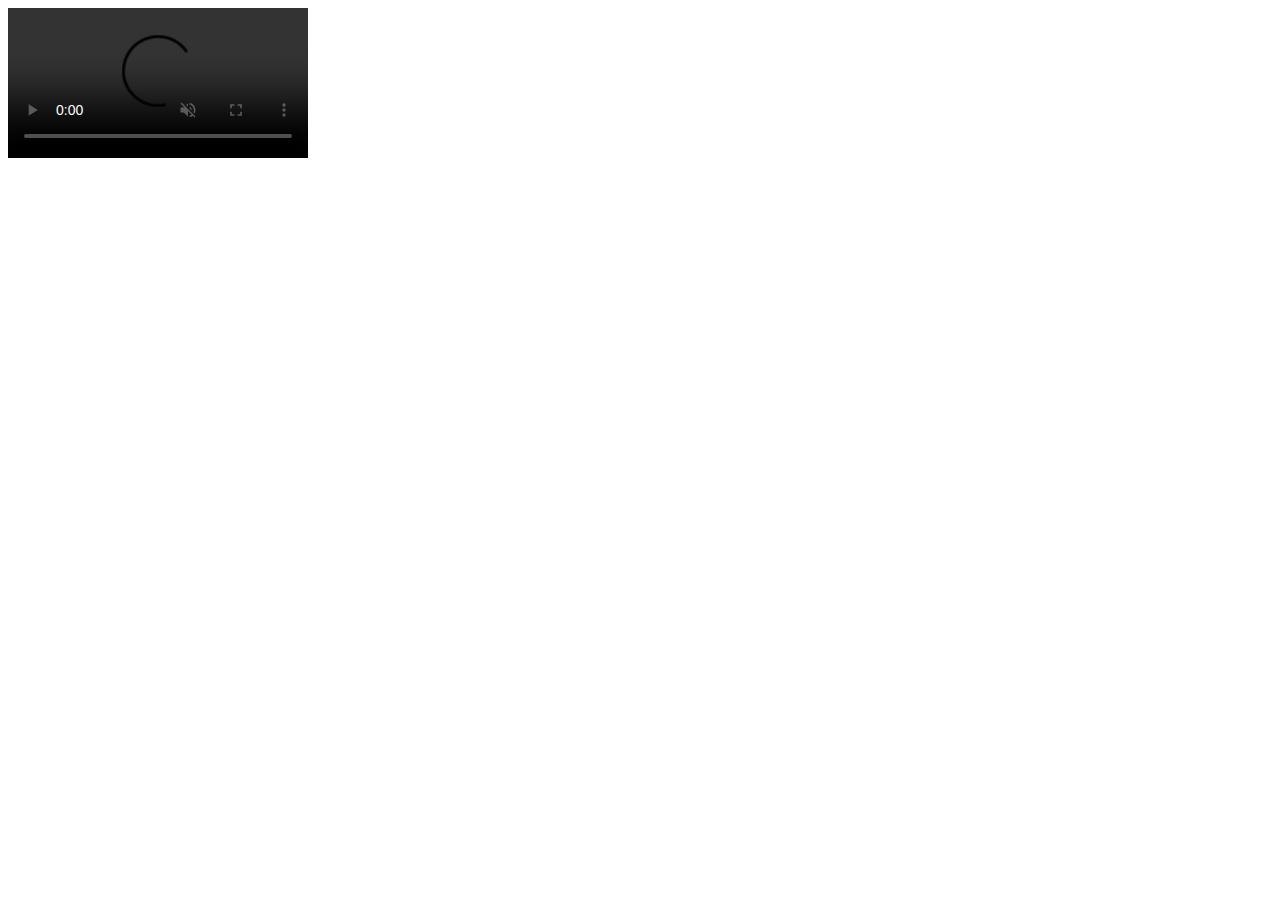
==== index.html @ ddac1c9e "Update and rename vid.html to index.html" ====
<!DOCTYPE html> 
<html lang="en">
<head>
    <meta charset="UTF-8">
    <meta name="viewport" content="width=device-width, initial-scale=1.0">
    <title>Document</title>
</head>
<body>
    <video id="myVideo" src="video-agatha.mp4" controls autoplay></video>
    <script>
        const video = document.getElementById("myVideo");
        video.muted = true;
        video.play().catch(error => {
            console.error("Autoplay was prevented:", error);
        });
    </script>
</body>
</html>
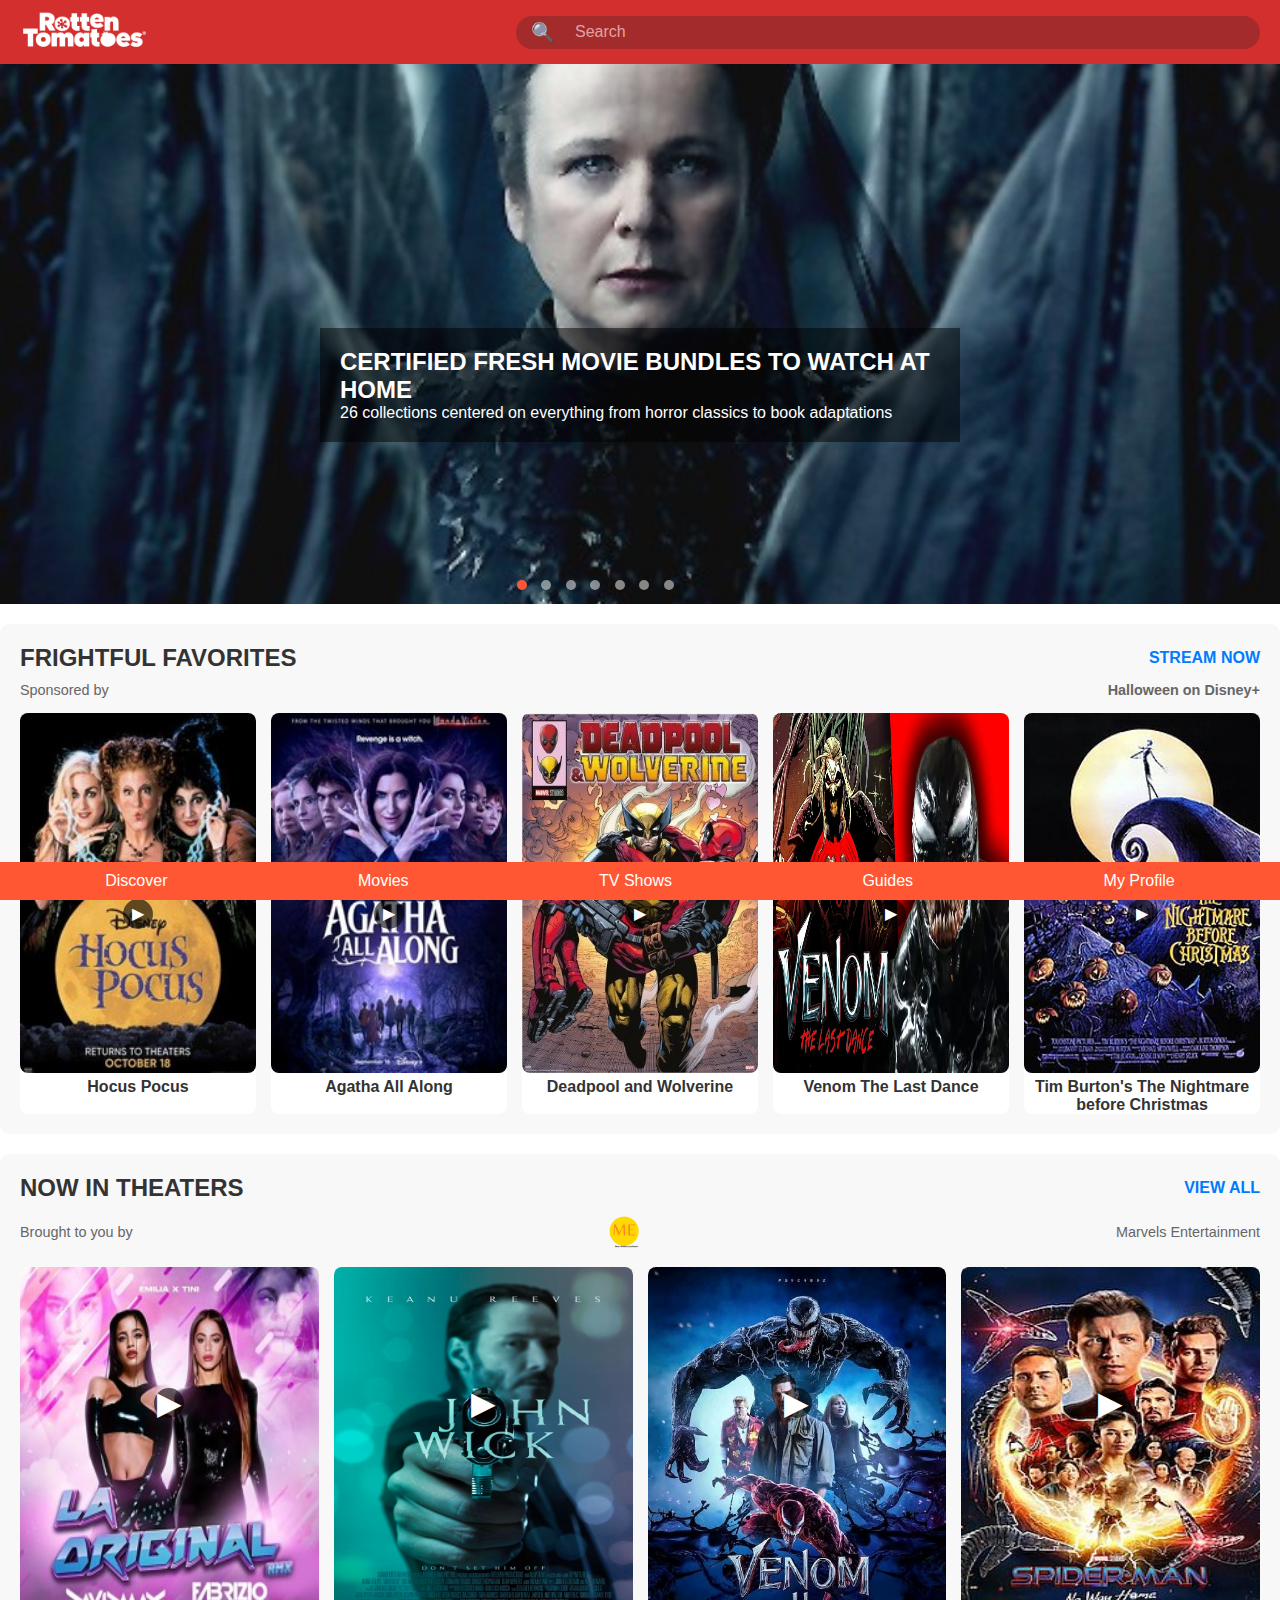
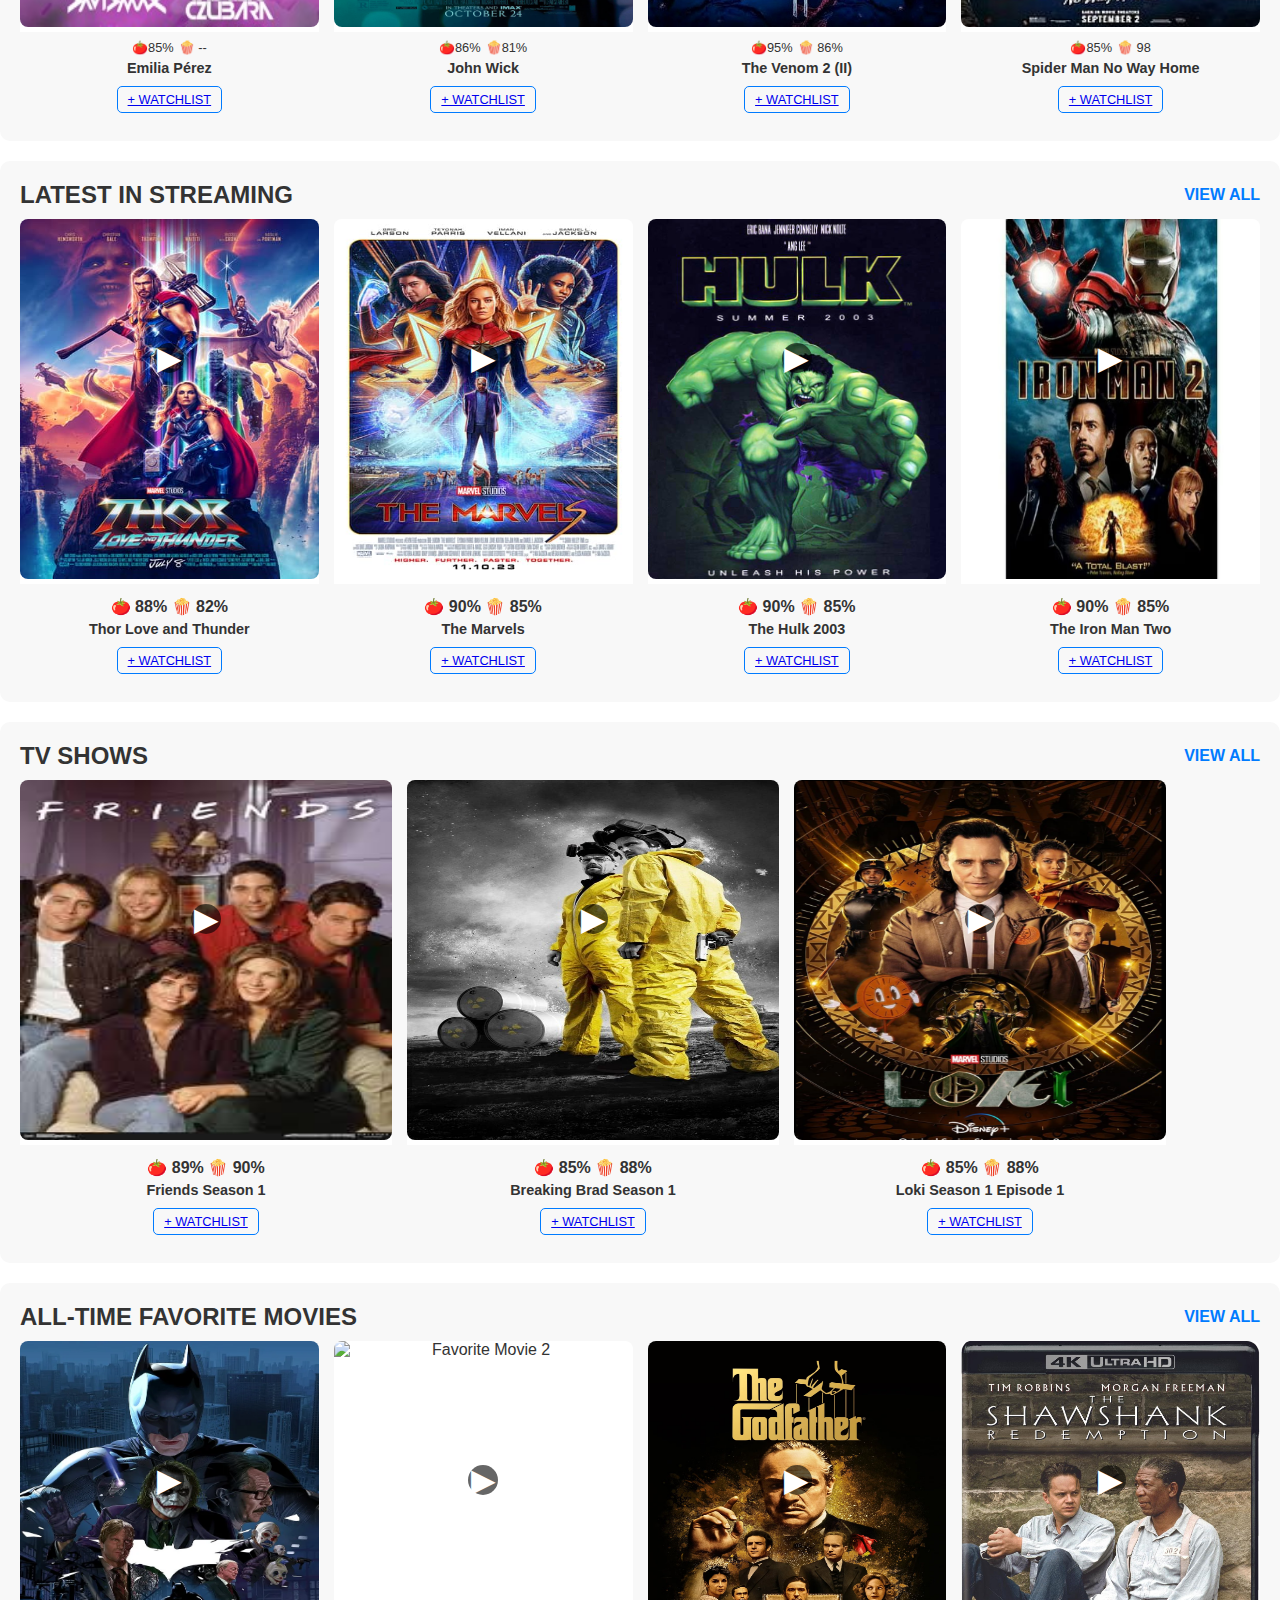
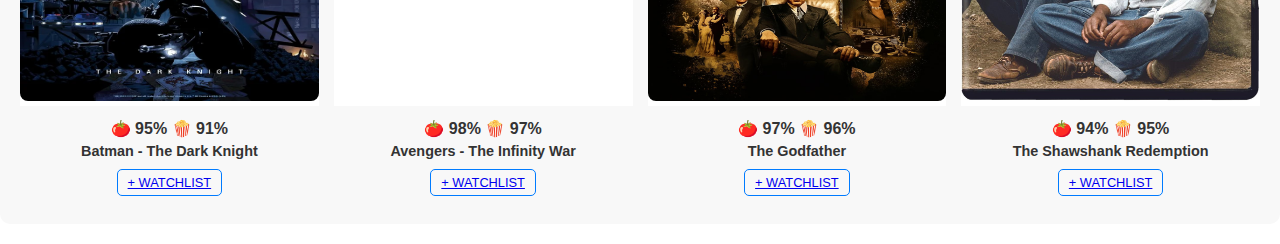
==== commit d415aa32: "changes" ====
--- a/index.html
+++ b/index.html
@@ -1,18 +1,353 @@
-<!DOCTYPE html> 
-<html lang="en">
-<head>
-    <meta charset="UTF-8">
-    <meta name="viewport" content="width=device-width, initial-scale=1.0">
-    <title>Document</title>
-</head>
-<body>
-    <video id="myVideo" src="video-agatha.mp4" controls autoplay></video>
-    <script>
-        const video = document.getElementById("myVideo");
-        video.muted = true;
-        video.play().catch(error => {
-            console.error("Autoplay was prevented:", error);
-        });
-    </script>
-</body>
-</html>
+<!DOCTYPE html>
+<html lang="en">
+
+<head>
+    <meta charset="UTF-8">
+    <meta name="viewport" content="width=device-width, initial-scale=1.0">
+    <title>Streaming Platform</title>
+    <link rel="stylesheet" href="style.css">
+</head>
+
+<body>
+    <!-- Header Section -->
+    <header class="header">
+        <div class="logo">
+            <img src="images/rotten-tomatoes-logo.png" alt="Platform Logo">
+        </div>
+        <div class="search-bar">
+            <input type="text" id="search-input" placeholder="Search">
+        </div>
+        <!-- Search Results Container -->
+        <div id="search-results" style="display: none; padding: 1em; background-color: #f8f9fa;"></div>
+
+    </header>
+
+    <!-- Slideshow Section -->
+    <div class="slideshow">
+        <div class="slide active" style="background-image: url('images/image1.jpg');">
+            <div class="overlay">
+                <h2>CERTIFIED FRESH MOVIE BUNDLES TO WATCH AT HOME</h2>
+                <p>26 collections centered on everything from horror classics to book adaptations</p>
+            </div>
+        </div>
+        <div class="slide" style="background-image: url('images/image2.webp');">
+            <div class="overlay">
+                <h2>TOM HARDY MOVIES RANKED</h2>
+                <p>See where Venom: The Last Dance places</p>
+            </div>
+        </div>
+        <div class="slide" style="background-image: url('images/image3.jpg');">
+            <div class="overlay">
+                <h2>KINGSLEY BEN-ADIR TALKS EXTENSIVE PREP TO PLAY BOB MARLEY</h2>
+                <p>Only on the Awards Tour Podcast</p>
+            </div>
+        </div>
+        <div class="slide" style="background-image: url('images/image4.webp');">
+            <div class="overlay">
+                <h1> VENOM REVIVES ARE IN !</h1>
+                <span>Silly , heartfelt , and strictly for fans </span>
+            </div>
+        </div>
+        <div class="slide" style="background-image: url('images/image5.jpg');">
+            <div class="overlay">
+                <h1>BEST NEW HORROR MOVIES OF 2024 </h1>
+                <span>Every dark and dreary delight coming out this year</span>
+            </div>
+        </div>
+        <div class="slide" style="background-image: url('images/image6.jpg');">
+            <div class="overlay">
+                <h1>BEST SLASHER MOVIES </h1>
+                <span>100 bloody films to choose from</span>
+            </div>
+        </div>
+        <div class="slide" style="background-image: url('images/image7.jpg');">
+            <div class="overlay">
+                <h1>EVERYTHING WE KNOW ABOUT DUNE : PROPHESY</h1>
+                <span>From the settings and stars to its story</span>
+            </div>
+        </div>
+        <div class="slide" style="background-image: url('images/image8.jpg');">
+            <div class="overlay">
+                <h1>ALL ARNOLD SCHWARZENEGGER MOVIES RANKED </h1>
+                <span>The Terminator turns 40 !</span>
+            </div>
+        </div>
+        <!-- Additional slides as needed -->
+        <div class="dots">
+            <span class="dot active"></span>
+            <span class="dot"></span>
+            <span class="dot"></span>
+            <span class="dot"></span>
+            <span class="dot"></span>
+            <span class="dot"></span>
+            <span class="dot"></span>
+            <!-- Additional dots as needed -->
+        </div>
+    </div>
+
+    <!-- Frightful Favorites Section -->
+    <section class="frightful-favorites  section">
+        <div class="section-header section-title">
+            <h2>FRIGHTFUL FAVORITES</h2>
+            <a href="#" class="stream-now">STREAM NOW</a>
+        </div>
+        <p class="sponsored">Sponsored by <strong>Halloween on Disney+</strong></p>
+        <div class="section-content">
+            <div class="movie-card" data-video="videos/video-hocus-pocus.mp4">
+                <img src="images/hocus-pocus.jpg" alt="Hocus Pocus">
+                <div class="play-button">▶</div>
+                <p>Hocus Pocus</p>
+            </div>
+            <!-- Repeat for other movie cards -->
+            
+            <div class="movie-card" data-video="video/video-agatha.mp4">
+                <img src="images/agatha.jpg" alt="Agatha All Along">
+                <div class="play-button">▶</div>
+                <p>Agatha All Along</p>
+            </div>
+            <div class="movie-card" data-video="video/video-deadpool-wolverine.mp4">
+                <img src="images/deadpool-wolverin.jpg" alt="Deadpool and Wolverine">
+                <div class="play-button">▶</div>
+                <p>Deadpool and Wolverine</p>
+            </div>
+            <div class="movie-card" data-video="videos/venom3.mkv">
+                <img src="images/image4.webp" alt="Venom The Last Dance">
+                <div class="play-button">▶</div>
+                <p>Venom The Last Dance</p>
+            </div>
+            <div class="movie-card" data-video="videos/burton.mp4">
+                <img src="images/burton.jpg" alt="Tim Burton's The Nightmare before Christmase">
+                <div class="play-button">▶</div>
+                <p>Tim Burton's The Nightmare before Christmas</p>
+            </div>
+        </div>
+    </section>
+
+    <section class="now-in-theaters paid section">
+        <div class="section-header section-title">
+            <h2>NOW IN THEATERS</h2>
+            <a href="#" class="stream-now">VIEW ALL</a>
+        </div>
+        <p class="sponsored">Brought to you by <img src="path/to/fandango-logo.png" width="25"
+                alt="Fandango"><span>Marvels Entertainment</span></p>
+        <div class="section-content">
+            <div class="movie-card" data-video="videos/emilia-perez.mp4">
+                <img src="path/to/emilia-periz.jpg" alt="Emilia Pérez">
+                <div class="play-button">▶</div>
+                <div class="movie-info">
+                    <div class="ratings">
+                        <span class="audience-score">🍅85%</span>
+                        <span class="critic-score">🍿 --</span>
+                    </div>
+                    <p class="title">Emilia Pérez </p>
+                    <button class="watchlist-btn"><a href="https://ankitbhagat2062.github.io/Online-tools/">+
+                            WATCHLIST</a></button>
+                   
+                </div>
+            </div>
+
+            <div class="movie-card" data-video="videos/john-wick.mkv">
+                <img src="path/to/john-wick.jpg" alt="John Wick">
+                <div class="play-button">▶</div>
+                <div class="movie-info">
+                    <div class="ratings">
+                        <span class="audience-score">🍅86%</span>
+                        <span class="critic-score">🍿81%</span>
+                    </div>
+                    <p class="title">John Wick</p>
+                    <button class="watchlist-btn"><a href="https://ankitbhagat2062.github.io/Ultra-Edit/">+
+                            WATCHLIST</a></button>
+                </div>
+            </div>
+            <div class="movie-card" data-video="videos/venom2.mkv">
+                <img src="path/to/venom2.jpeg" alt="Spider Man No Way Home">
+                <div class="play-button">▶</div>
+                <div class="movie-info">
+
+                    <div class="ratings">
+                        <span class="audience-score">🍅95%</span>
+                        <span class="critic-score">🍿 86%</span>
+                    </div>
+                    <p class="title">The Venom 2 (II)</p>
+                    <button class="watchlist-btn"><a href="https://ankitbhagat2062.github.io/Online-tools/">+
+                            WATCHLIST</a></button>
+                   
+                </div>
+            </div>
+            <div class="movie-card" data-video="videos/Spider-Man-No-Way-Home.mkv">
+                <img src="path/to/Spider-Man-No-Way-Home.jpeg" alt="Spider Man No Way Home">
+                <div class="play-button">▶</div>
+                <div class="movie-info">
+
+                    <div class="ratings">
+                        <span class="audience-score">🍅85%</span>
+                        <span class="critic-score">🍿 98</span>
+                    </div>
+                    <p class="title">Spider Man No Way Home </p>
+                    <button class="watchlist-btn"><a href="https://ankitbhagat2062.github.io/Online-tools/">+
+                            WATCHLIST</a></button>
+                   
+                </div>
+            </div>
+        </div>
+    </section>
+    <section class="latest-in-streaming paid section">
+        <div class="section-header section-title">
+            <h2>LATEST IN STREAMING</h2>
+            <a href="#" class="stream-now">VIEW ALL</a>
+        </div>
+        <div class="section-content">
+            <div class="movie-card" data-video="videos/">
+                <img src="path/to/streaming-movie2.jpg" alt="Movie 2">
+                <div class="play-button">▶</div>
+                <div class="movie-info">
+                    <p class="rating">🍅 88% 🍿 82%</p>
+                    <p class="title">Thor Love and Thunder</p>
+                    <button class="watchlist-btn"><a href="https://ankitbhagat2062.github.io/ankitswebsite/">+
+                            WATCHLIST</a></button>
+                </div>
+            </div>
+            <div class="movie-card" data-video="videos/video-deadpool-wolverine.mp4">
+                <img src="path/to/streaming-movie1.jpg" alt="Movie 1">
+                <div class="play-button">▶</div>
+                <div class="movie-info">
+                    <p class="rating">🍅 90% 🍿 85%</p>
+                    <p class="title">The Marvels</p>
+                    <button class="watchlist-btn"><a href="https://ankitbhagat2062.github.io/Flappy-Bird/">+
+                            WATCHLIST</a></button>
+                </div>
+            </div>
+            <div class="movie-card" data-video="videos/hulk.mkv">
+                <img src="path/to/hulk2003.jpg" alt="Movie 1">
+                <div class="play-button">▶</div>
+                <div class="movie-info">
+                    <p class="rating">🍅 90% 🍿 85%</p>
+                    <p class="title">The Hulk 2003</p>
+                    <button class="watchlist-btn"><a href="https://ankitbhagat2062.github.io/Flappy-Bird/">+
+                            WATCHLIST</a></button>
+                </div>
+            </div>
+            <div class="movie-card" data-video="videos/ironman2.mp4">
+                <img src="path/to/ironman2.avif" alt="Iron Man Two">
+                <div class="play-button">▶</div>
+                <div class="movie-info">
+                    <p class="rating">🍅 90% 🍿 85%</p>
+                    <p class="title">The Iron Man Two</p>
+                    <button class="watchlist-btn"><a href="https://ankitbhagat2062.github.io/Flappy-Bird/">+
+                            WATCHLIST</a></button>
+                </div>
+            </div>
+            <!-- Add more movie-card items as needed -->
+        </div>
+    </section>
+    <section class="tv-shows paid section">
+        <div class="section-header section-title">
+            <h2>TV SHOWS</h2>
+            <a href="#" class="stream-now">VIEW ALL</a>
+        </div>
+        <div class="section-content">
+            <div class="movie-card" data-video="videos/tvshow1.mp4">
+                <img src="path/to/tvshow1.jpeg" alt="TV Show 1">
+                <div class="play-button">▶</div>
+                <div class="movie-info">
+                    <p class="rating">🍅 89% 🍿 90%</p>
+                    <p class="title">Friends Season 1</p>
+                    <button class="watchlist-btn"><a
+                            href="https://ankitbhagat2062.github.io/Geometric-Dash-The-Endless-Runner/">+
+                            WATCHLIST</a></button>
+                </div>
+            </div>
+            <div class="movie-card" data-video="videos/tvshow2.mp4">
+                <img src="path/to/tvshow2.jpg" alt="TV Show 2">
+                <div class="play-button">▶</div>
+                <div class="movie-info">
+                    <p class="rating">🍅 85% 🍿 88%</p>
+                    <p class="title">Breaking Brad Season 1</p>
+                    <button class="watchlist-btn"><a href="https://ankitbhagat2062.github.io/Tic-Tac-Toe/">+
+                            WATCHLIST</a></button>
+                </div>
+            </div>
+            <div class="movie-card" data-video="videos/loki.mkv">
+                <img src="path/to/tvshow3.png" alt="TV Show 2">
+                <div class="play-button">▶</div>
+                <div class="movie-info">
+                    <p class="rating">🍅 85% 🍿 88%</p>
+                    <p class="title">Loki Season 1 Episode 1</p>
+                    <button class="watchlist-btn"><a href="https://ankitbhagat2062.github.io/Watch-Movies/">+
+                            WATCHLIST</a></button>
+                </div>
+            </div>
+            <!-- Add more show-card items as needed -->
+        </div>
+    </section>
+
+    <section class="all-time-favorites paid section">
+        <div class="section-header section-title">
+            <h2>ALL-TIME FAVORITE MOVIES</h2>
+            <a href="#" class="stream-now">VIEW ALL</a>
+        </div>
+        <div class="section-content">
+            <div class="movie-card" data-video="videos/">
+                <img src="path/to/favorite1.webp" alt="Favorite Movie 1">
+                <div class="play-button">▶</div>
+                <div class="movie-info">
+                    <p class="rating">🍅 95% 🍿 91%</p>
+                    <p class="title">Batman - The Dark Knight</p>
+                    <button class="watchlist-btn"><a href="https://ankitbhagat2062.github.io/Super-Mario-The-Immortal/">
+                            + WATCHLIST </a></button>
+                </div>
+            </div>
+            <div class="movie-card" data-video="videos/ironman2.mp4">
+                <img src="path/to/favorite2.jpg" alt="Favorite Movie 2">
+                <div class="play-button">▶</div>
+                <div class="movie-info">
+                    <p class="rating">🍅 98% 🍿 97%</p>
+                    <p class="title">Avengers - The Infinity War</p>
+                    <button class="watchlist-btn"><a href="https://ankitbhagat2062.github.io/Netflix-Clone/">+
+                            WATCHLIST</a></button>
+                </div>
+            </div>
+            <div class="movie-card" data-video="videos/venom2.mkv">
+                <img src="path/to/favorite3.avif" alt="Favorite Movie 1">
+                <div class="play-button">▶</div>
+                <div class="movie-info">
+                    <p class="rating">🍅 97% 🍿 96%</p>
+                    <p class="title">The Godfather</p>
+                    <button class="watchlist-btn"><a href="https://ankitbhagat2062.github.io/My-Portfolio/">+
+                            WATCHLIST</a></button>
+                </div>
+            </div>
+            <div class="movie-card" data-video="videos/favorite2.mp4">
+                <img src="path/to/favorite4.jpg" alt="Favorite Movie 2">
+                <div class="play-button">▶</div>
+                <div class="movie-info">
+                    <p class="rating">🍅 94% 🍿 95%</p>
+                    <p class="title">The Shawshank Redemption</p>
+                    <button class="watchlist-btn"><a href="https://ankitbhagat2062.github.io/StreamFlix/">+
+                            WATCHLIST</a></button>
+                </div>
+            </div>
+            <!-- Add more movie-card items as needed -->
+        </div>
+    </section>
+
+    <!-- Video Modal -->
+    <div id="video-modal" class="video-modal">
+        <span class="close-modal">&times;</span>
+        <video controls id="video-player" crossorigin="anonymous" src=""></video>
+    </div>
+
+    <!-- Footer Navigation -->
+    <footer class="footer">
+        <div class="footer-item">Discover</div>
+        <div class="footer-item">Movies</div>
+        <div class="footer-item">TV Shows</div>
+        <div class="footer-item">Guides</div>
+        <div class="footer-item">My Profile</div>
+    </footer>
+
+    <!-- JavaScript -->
+    <script src="script.js"></script>
+</body>
+
+</html>
--- a/style.css
+++ b/style.css
@@ -0,0 +1,346 @@
+/* General Reset */
+* {
+    box-sizing: border-box;
+    margin: 0;
+    padding: 0;
+}
+
+body {
+    font-family: Arial, sans-serif;
+    scrollbar-width: none;
+}
+
+.header, .footer {
+    background-color: #ff5733; /* Rotten Tomatoes red */
+    color: white;
+    text-align: center;
+    padding: 10px;
+}
+/* Header Section */
+.header {
+    display: flex;
+    align-items: center;
+    flex-direction: row; /* Default horizontal layout */
+    justify-content: space-between;
+    padding: 10px 20px;
+    background-color: #d32f2f; /* Matches Rotten Tomatoes' red theme */
+    color: white;
+    width: 100%;
+}
+/* Column layout applied during search */
+.header.column-layout {
+    display: flex;
+    flex-direction: column;
+    align-items: center;
+}
+
+
+.logo img {
+    height: 40px;
+}
+
+.search-bar {
+    display: flex;
+    align-items: center;
+    background-color: #a42b2b;
+    border-radius: 20px;
+    padding: 5px 15px;
+    width: 60%;
+}
+
+.search-bar input[type="text"] {
+    border: none;
+    background: transparent;
+    outline: none;
+    color: white;
+    font-size: 1rem;
+    width: 100%;
+    padding-left: 10px;
+}
+
+.search-bar input[type="text"]::placeholder {
+    color: #f1c0c0; /* Light placeholder text */
+    opacity: 0.8;
+}
+
+.search-bar::before {
+    content: '🔍';
+    font-size: 1.2rem;
+    color: white;
+    margin-right: 10px;
+}
+
+
+/* Slideshow */
+.slideshow {
+    position: relative;
+    height: 60vh;
+    overflow: hidden;
+}
+
+.slide {
+    position: absolute;
+    width: 100%;
+    height: 100%;
+    background-size: cover;
+    background-position: center;
+    display: none;
+}
+
+.slide.active {
+    display: block;
+}
+
+.overlay {
+    background: rgba(0, 0, 0, 0.5);
+    color: white;
+    padding: 20px;
+    position: absolute;
+    bottom: 30%;
+    width: 50%;
+    left: 25%;
+}
+
+/* Dots */
+.dots {
+    width: 60%;
+    position: absolute;
+    bottom: 10px;
+    left: 70%;
+    transform: translateX(-50%);
+}
+
+.dot {
+    display: inline-block;
+    width: 10px;
+    height: 10px;
+    background-color: white;
+    border-radius: 50%;
+    margin: 0 5px;
+    opacity: 0.5;
+}
+
+.dot.active {
+    background-color: #ff5733;
+    opacity: 1;
+}
+
+/* Frightful Favorites Section */
+.section {
+    padding: 20px;
+    background-color: #f8f8f8;
+    border-radius: 10px;
+    margin: 20px 0;
+}
+.section-title {
+    display: flex;
+    justify-content: space-between;
+    align-items: center;
+    margin-bottom: 10px;
+}
+
+.section-title  h2 {
+    width: 50%;
+    font-size: 1.5rem;
+    color: #333;
+    font-weight: bold;
+}
+
+.stream-now {
+    font-size: 1rem;
+    color: #007bff;
+    text-decoration: none;
+    font-weight: bold;
+}
+
+.sponsored {
+    font-size: 0.9rem;
+    color: #666;
+    margin-bottom: 15px;
+    display: flex;
+    align-items: center; /* Align items vertically center */
+    justify-content: space-between;
+}
+
+.sponsored strong {
+    font-weight: bold;
+}
+.sponsored img {
+    width: 40px;
+    margin-left: 5px;
+}
+.sponsored span {
+    margin-left: 5px;
+}
+
+/* Movie Cards Grid */
+.section-content {
+    display: flex;
+    gap: 15px;
+    overflow-x: auto;
+    scrollbar-width: none;
+    /* scroll-behavior: smooth; */
+}
+
+.movie-card {
+    position: relative;
+    width: 30%;
+    cursor: pointer;
+    text-align: center;
+    color: #333;
+    border-radius: 8px;
+    background-color: #fff;
+}
+
+.movie-card img {
+    width: 100%;
+    height:40vh;
+    border-radius: 8px;
+    display: block;
+    margin-bottom: 5px;
+}
+.play-button {
+    position: absolute;
+    top: 50%;
+    left: 50%;
+    transform: translate(-50%, -50%);
+    color: white;
+    background-color: rgba(0, 0, 0, 0.6);
+    width: 30px;
+    height: 30px;
+    border-radius: 50%;
+    display: flex;
+    align-items: center;
+    justify-content: center;
+}
+
+.movie-card p {
+    margin-top: 5px;
+    color: #333;
+    font-weight: bold;
+}
+ 
+
+/* Video Modal */
+.video-modal {
+    display: none;
+    position: fixed;
+    top: 0;
+    left: 0;
+    width: 100%;
+    height: 100%;
+    background: rgba(0, 0, 0, 0.8);
+    justify-content: center;
+    align-items: center;
+}
+
+.video-modal.active {
+    display: flex;
+}
+
+.close-modal {
+    position: absolute;
+    top: 10px;
+    right: 10px;
+    font-size: 2rem;
+    color: white;
+    cursor: pointer;
+}
+
+/* Footer */
+.footer {
+    display: flex;
+    justify-content: space-around;
+    position: fixed;
+    bottom: 0;
+    width: 100%;
+    background-color: #ff5733;
+    color: white;
+    padding: 10px;
+}
+@media (max-width:720px) {
+    .footer-item{
+        font-size: 0.9em;
+    }
+    .dots {
+        left: 50%;
+    }
+    .movie-card  {
+        width: 50%;
+    }
+    .movie-card img {
+        width: 40vw;
+    }
+}
+.paid .play-button {
+    position: absolute;
+    top: 30%;
+    left: 50%;
+    font-size: 2em;
+    padding: 5px;
+}
+.movie-info {
+    padding: 8px;
+    background-color: #f8f8f8;
+    text-align: center;
+}
+
+.ratings {
+    display: flex;
+    justify-content: center;
+    gap: 5px;
+    margin-bottom: 5px;
+}
+
+.audience-score, .critic-score {
+    font-size: 0.8em;
+}
+
+.title {
+    font-size: 0.9em;
+    font-weight: bold;
+    color: #333;
+    margin:5px 0;
+}
+.section .watchlist-btn {
+    border: 1px solid #007bff;
+    color: #007bff;
+    background-color: transparent;
+    font-size: 0.8em;
+    padding: 5px 10px;
+    border-radius: 5px;
+    cursor: pointer;
+    margin-top: 5px;
+}
+
+.section .watchlist-btn:hover {
+    background-color: #007bff;
+    color: #fff;
+}
+/* Styles for search results display */
+#search-results {
+    display: flex;
+    flex-direction: column; /* Arrange items vertically */
+    align-items: center; /* Center content */
+    gap: 20px; /* Space between header and movie card */
+    padding-top: 20px;
+}
+
+#search-results .movie-card {
+    display: flex;
+    flex-direction: column;
+    align-items: center;
+    width: 100%;
+    max-width: 300px; /* Set a max-width to keep it visually balanced */
+    margin: 0 auto; /* Center movie card */
+}
+
+#search-results .movie-card img {
+    width: 100%;
+    height: auto;
+}
+
+.hidden {
+    display: none !important;
+}
+
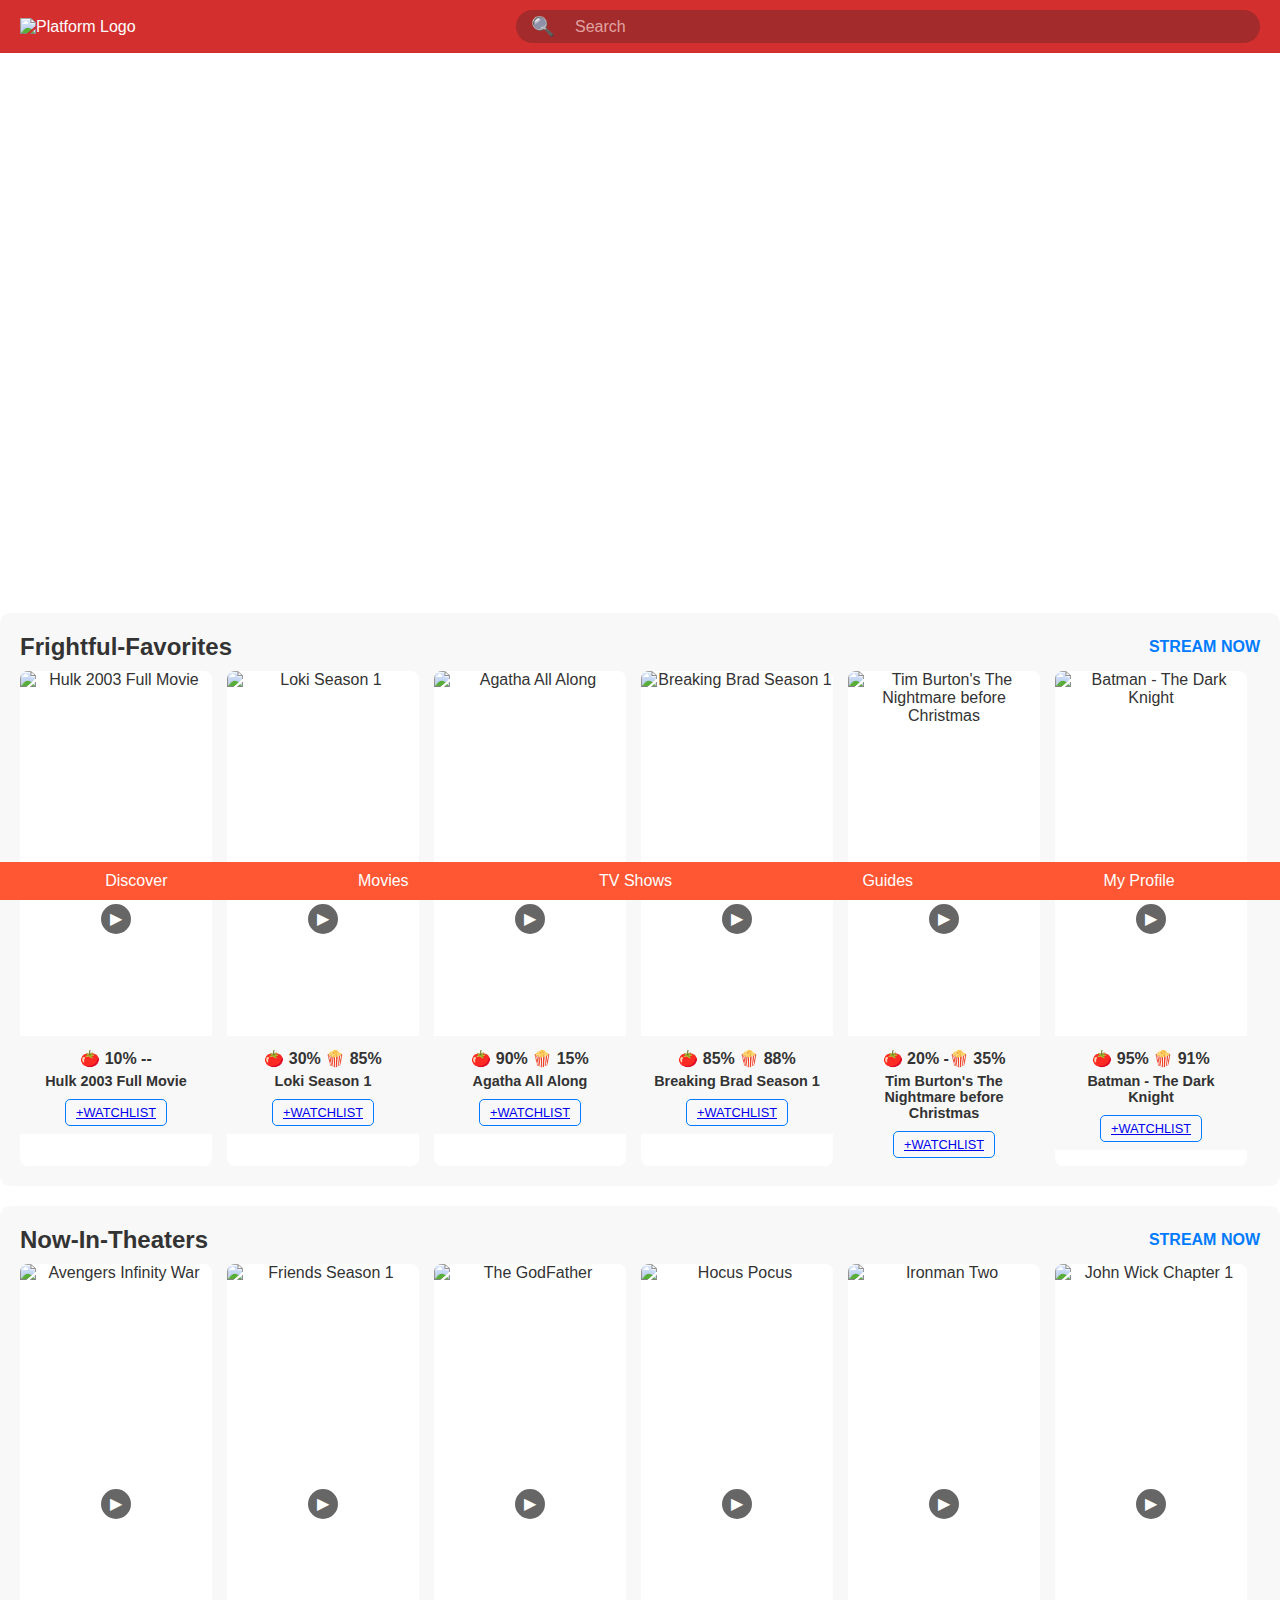
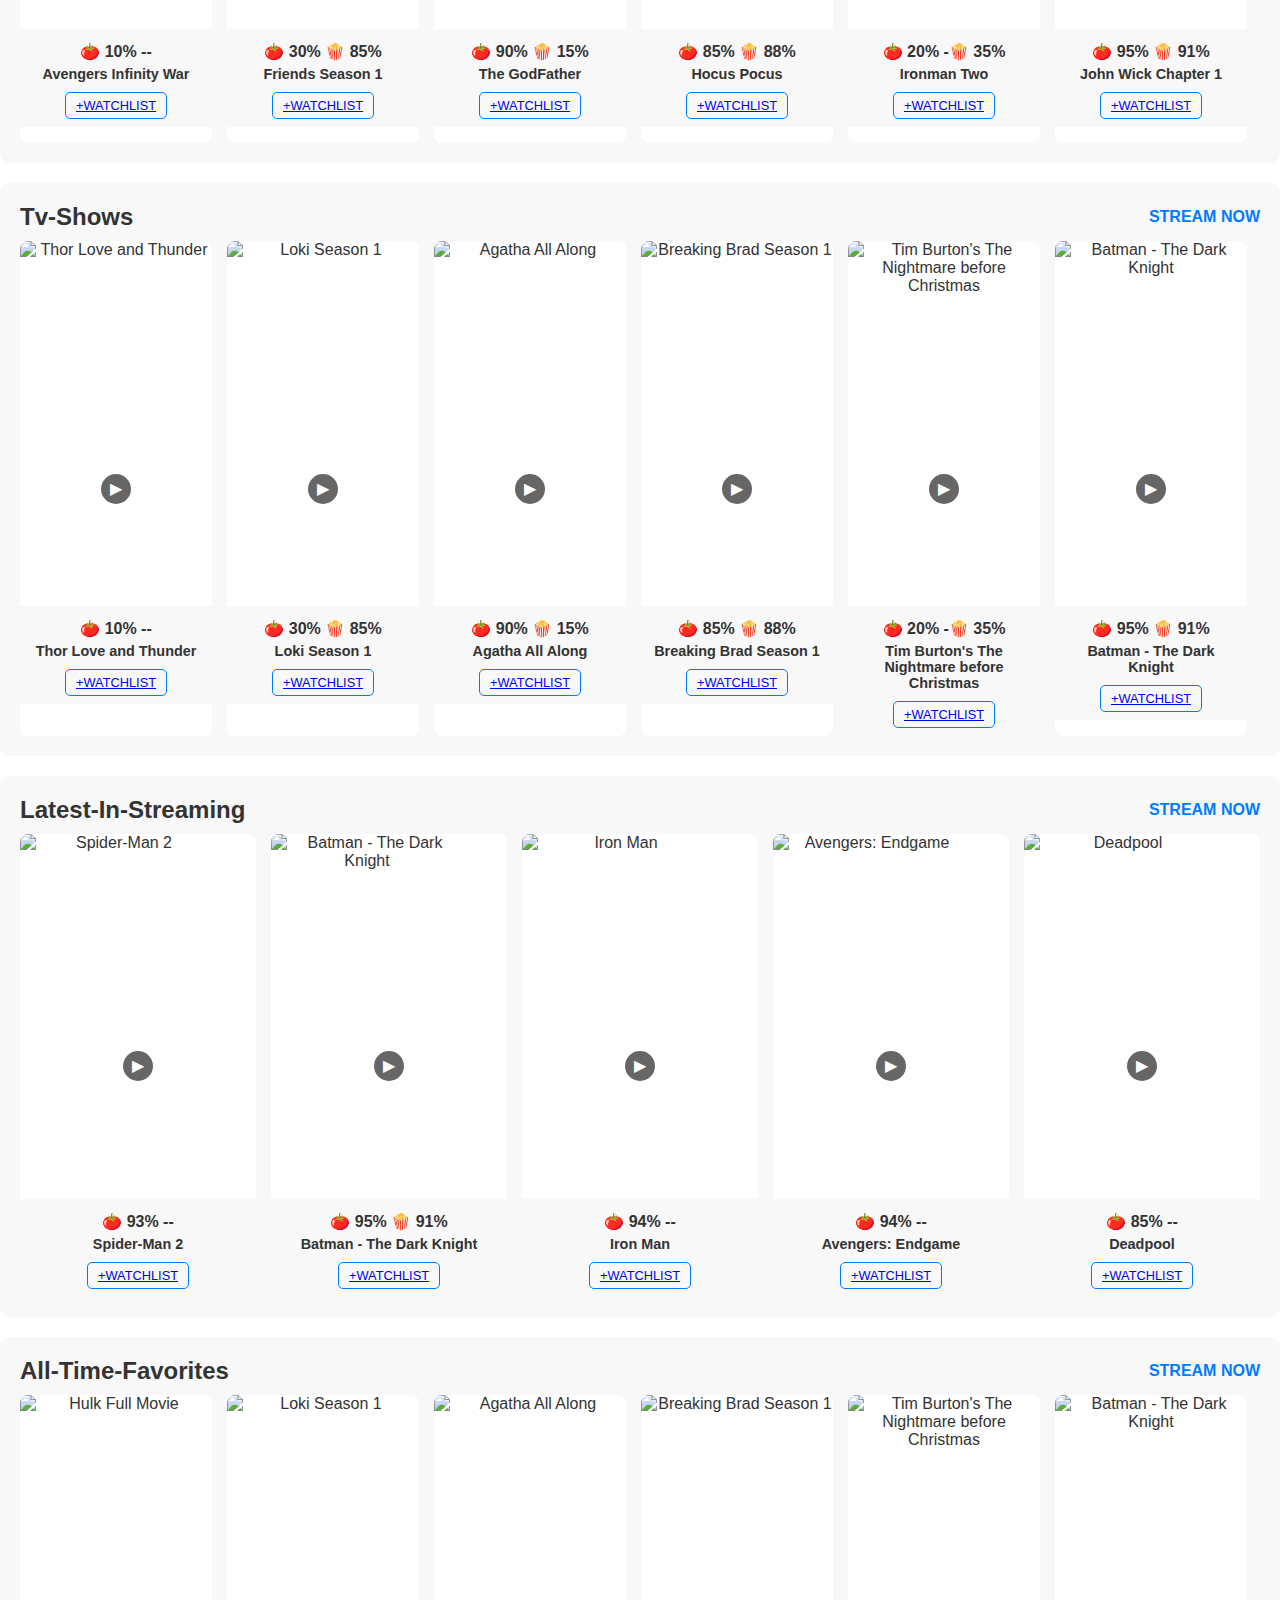
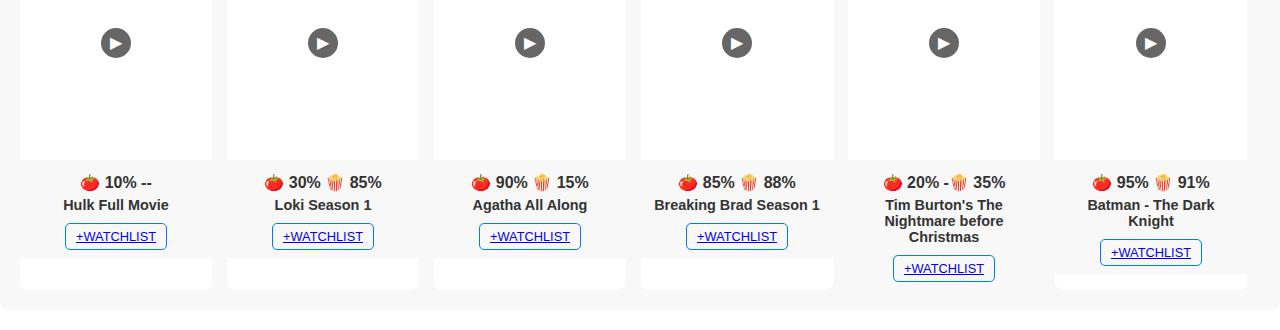
==== commit bb80dc43: "Add files via upload" ====
--- a/index.html
+++ b/index.html
@@ -5,8 +5,9 @@
     <meta charset="UTF-8">
     <meta name="viewport" content="width=device-width, initial-scale=1.0">
     <title>Streaming Platform</title>
-    <link rel="stylesheet" href="style.css">
+    <link rel="stylesheet" href="./css/style.css">
 </head>
+
 
 <body>
     <!-- Header Section -->
@@ -17,327 +18,24 @@
         <div class="search-bar">
             <input type="text" id="search-input" placeholder="Search">
         </div>
-        <!-- Search Results Container -->
-        <div id="search-results" style="display: none; padding: 1em; background-color: #f8f9fa;"></div>
-
     </header>
+    <div id="search-results" style="display: none; padding: 1em; background-color: #f8f9fa;"></div>
 
     <!-- Slideshow Section -->
-    <div class="slideshow">
-        <div class="slide active" style="background-image: url('images/image1.jpg');">
-            <div class="overlay">
-                <h2>CERTIFIED FRESH MOVIE BUNDLES TO WATCH AT HOME</h2>
-                <p>26 collections centered on everything from horror classics to book adaptations</p>
-            </div>
+    <div id="Slide" style="position: relative;" class="">
+        <div class="Slide-container slideshow">
+
         </div>
-        <div class="slide" style="background-image: url('images/image2.webp');">
-            <div class="overlay">
-                <h2>TOM HARDY MOVIES RANKED</h2>
-                <p>See where Venom: The Last Dance places</p>
-            </div>
+
+    </div>
+    <main id="movies">
+        <div class="movie-section">
+
         </div>
-        <div class="slide" style="background-image: url('images/image3.jpg');">
-            <div class="overlay">
-                <h2>KINGSLEY BEN-ADIR TALKS EXTENSIVE PREP TO PLAY BOB MARLEY</h2>
-                <p>Only on the Awards Tour Podcast</p>
-            </div>
-        </div>
-        <div class="slide" style="background-image: url('images/image4.webp');">
-            <div class="overlay">
-                <h1> VENOM REVIVES ARE IN !</h1>
-                <span>Silly , heartfelt , and strictly for fans </span>
-            </div>
-        </div>
-        <div class="slide" style="background-image: url('images/image5.jpg');">
-            <div class="overlay">
-                <h1>BEST NEW HORROR MOVIES OF 2024 </h1>
-                <span>Every dark and dreary delight coming out this year</span>
-            </div>
-        </div>
-        <div class="slide" style="background-image: url('images/image6.jpg');">
-            <div class="overlay">
-                <h1>BEST SLASHER MOVIES </h1>
-                <span>100 bloody films to choose from</span>
-            </div>
-        </div>
-        <div class="slide" style="background-image: url('images/image7.jpg');">
-            <div class="overlay">
-                <h1>EVERYTHING WE KNOW ABOUT DUNE : PROPHESY</h1>
-                <span>From the settings and stars to its story</span>
-            </div>
-        </div>
-        <div class="slide" style="background-image: url('images/image8.jpg');">
-            <div class="overlay">
-                <h1>ALL ARNOLD SCHWARZENEGGER MOVIES RANKED </h1>
-                <span>The Terminator turns 40 !</span>
-            </div>
-        </div>
-        <!-- Additional slides as needed -->
-        <div class="dots">
-            <span class="dot active"></span>
-            <span class="dot"></span>
-            <span class="dot"></span>
-            <span class="dot"></span>
-            <span class="dot"></span>
-            <span class="dot"></span>
-            <span class="dot"></span>
-            <!-- Additional dots as needed -->
-        </div>
-    </div>
+        <!-- Suggested Videos Section -->
 
-    <!-- Frightful Favorites Section -->
-    <section class="frightful-favorites  section">
-        <div class="section-header section-title">
-            <h2>FRIGHTFUL FAVORITES</h2>
-            <a href="#" class="stream-now">STREAM NOW</a>
-        </div>
-        <p class="sponsored">Sponsored by <strong>Halloween on Disney+</strong></p>
-        <div class="section-content">
-            <div class="movie-card" data-video="videos/video-hocus-pocus.mp4">
-                <img src="images/hocus-pocus.jpg" alt="Hocus Pocus">
-                <div class="play-button">▶</div>
-                <p>Hocus Pocus</p>
-            </div>
-            <!-- Repeat for other movie cards -->
-            
-            <div class="movie-card" data-video="video/video-agatha.mp4">
-                <img src="images/agatha.jpg" alt="Agatha All Along">
-                <div class="play-button">▶</div>
-                <p>Agatha All Along</p>
-            </div>
-            <div class="movie-card" data-video="video/video-deadpool-wolverine.mp4">
-                <img src="images/deadpool-wolverin.jpg" alt="Deadpool and Wolverine">
-                <div class="play-button">▶</div>
-                <p>Deadpool and Wolverine</p>
-            </div>
-            <div class="movie-card" data-video="videos/venom3.mkv">
-                <img src="images/image4.webp" alt="Venom The Last Dance">
-                <div class="play-button">▶</div>
-                <p>Venom The Last Dance</p>
-            </div>
-            <div class="movie-card" data-video="videos/burton.mp4">
-                <img src="images/burton.jpg" alt="Tim Burton's The Nightmare before Christmase">
-                <div class="play-button">▶</div>
-                <p>Tim Burton's The Nightmare before Christmas</p>
-            </div>
-        </div>
-    </section>
-
-    <section class="now-in-theaters paid section">
-        <div class="section-header section-title">
-            <h2>NOW IN THEATERS</h2>
-            <a href="#" class="stream-now">VIEW ALL</a>
-        </div>
-        <p class="sponsored">Brought to you by <img src="path/to/fandango-logo.png" width="25"
-                alt="Fandango"><span>Marvels Entertainment</span></p>
-        <div class="section-content">
-            <div class="movie-card" data-video="videos/emilia-perez.mp4">
-                <img src="path/to/emilia-periz.jpg" alt="Emilia Pérez">
-                <div class="play-button">▶</div>
-                <div class="movie-info">
-                    <div class="ratings">
-                        <span class="audience-score">🍅85%</span>
-                        <span class="critic-score">🍿 --</span>
-                    </div>
-                    <p class="title">Emilia Pérez </p>
-                    <button class="watchlist-btn"><a href="https://ankitbhagat2062.github.io/Online-tools/">+
-                            WATCHLIST</a></button>
-                   
-                </div>
-            </div>
-
-            <div class="movie-card" data-video="videos/john-wick.mkv">
-                <img src="path/to/john-wick.jpg" alt="John Wick">
-                <div class="play-button">▶</div>
-                <div class="movie-info">
-                    <div class="ratings">
-                        <span class="audience-score">🍅86%</span>
-                        <span class="critic-score">🍿81%</span>
-                    </div>
-                    <p class="title">John Wick</p>
-                    <button class="watchlist-btn"><a href="https://ankitbhagat2062.github.io/Ultra-Edit/">+
-                            WATCHLIST</a></button>
-                </div>
-            </div>
-            <div class="movie-card" data-video="videos/venom2.mkv">
-                <img src="path/to/venom2.jpeg" alt="Spider Man No Way Home">
-                <div class="play-button">▶</div>
-                <div class="movie-info">
-
-                    <div class="ratings">
-                        <span class="audience-score">🍅95%</span>
-                        <span class="critic-score">🍿 86%</span>
-                    </div>
-                    <p class="title">The Venom 2 (II)</p>
-                    <button class="watchlist-btn"><a href="https://ankitbhagat2062.github.io/Online-tools/">+
-                            WATCHLIST</a></button>
-                   
-                </div>
-            </div>
-            <div class="movie-card" data-video="videos/Spider-Man-No-Way-Home.mkv">
-                <img src="path/to/Spider-Man-No-Way-Home.jpeg" alt="Spider Man No Way Home">
-                <div class="play-button">▶</div>
-                <div class="movie-info">
-
-                    <div class="ratings">
-                        <span class="audience-score">🍅85%</span>
-                        <span class="critic-score">🍿 98</span>
-                    </div>
-                    <p class="title">Spider Man No Way Home </p>
-                    <button class="watchlist-btn"><a href="https://ankitbhagat2062.github.io/Online-tools/">+
-                            WATCHLIST</a></button>
-                   
-                </div>
-            </div>
-        </div>
-    </section>
-    <section class="latest-in-streaming paid section">
-        <div class="section-header section-title">
-            <h2>LATEST IN STREAMING</h2>
-            <a href="#" class="stream-now">VIEW ALL</a>
-        </div>
-        <div class="section-content">
-            <div class="movie-card" data-video="videos/">
-                <img src="path/to/streaming-movie2.jpg" alt="Movie 2">
-                <div class="play-button">▶</div>
-                <div class="movie-info">
-                    <p class="rating">🍅 88% 🍿 82%</p>
-                    <p class="title">Thor Love and Thunder</p>
-                    <button class="watchlist-btn"><a href="https://ankitbhagat2062.github.io/ankitswebsite/">+
-                            WATCHLIST</a></button>
-                </div>
-            </div>
-            <div class="movie-card" data-video="videos/video-deadpool-wolverine.mp4">
-                <img src="path/to/streaming-movie1.jpg" alt="Movie 1">
-                <div class="play-button">▶</div>
-                <div class="movie-info">
-                    <p class="rating">🍅 90% 🍿 85%</p>
-                    <p class="title">The Marvels</p>
-                    <button class="watchlist-btn"><a href="https://ankitbhagat2062.github.io/Flappy-Bird/">+
-                            WATCHLIST</a></button>
-                </div>
-            </div>
-            <div class="movie-card" data-video="videos/hulk.mkv">
-                <img src="path/to/hulk2003.jpg" alt="Movie 1">
-                <div class="play-button">▶</div>
-                <div class="movie-info">
-                    <p class="rating">🍅 90% 🍿 85%</p>
-                    <p class="title">The Hulk 2003</p>
-                    <button class="watchlist-btn"><a href="https://ankitbhagat2062.github.io/Flappy-Bird/">+
-                            WATCHLIST</a></button>
-                </div>
-            </div>
-            <div class="movie-card" data-video="videos/ironman2.mp4">
-                <img src="path/to/ironman2.avif" alt="Iron Man Two">
-                <div class="play-button">▶</div>
-                <div class="movie-info">
-                    <p class="rating">🍅 90% 🍿 85%</p>
-                    <p class="title">The Iron Man Two</p>
-                    <button class="watchlist-btn"><a href="https://ankitbhagat2062.github.io/Flappy-Bird/">+
-                            WATCHLIST</a></button>
-                </div>
-            </div>
-            <!-- Add more movie-card items as needed -->
-        </div>
-    </section>
-    <section class="tv-shows paid section">
-        <div class="section-header section-title">
-            <h2>TV SHOWS</h2>
-            <a href="#" class="stream-now">VIEW ALL</a>
-        </div>
-        <div class="section-content">
-            <div class="movie-card" data-video="videos/tvshow1.mp4">
-                <img src="path/to/tvshow1.jpeg" alt="TV Show 1">
-                <div class="play-button">▶</div>
-                <div class="movie-info">
-                    <p class="rating">🍅 89% 🍿 90%</p>
-                    <p class="title">Friends Season 1</p>
-                    <button class="watchlist-btn"><a
-                            href="https://ankitbhagat2062.github.io/Geometric-Dash-The-Endless-Runner/">+
-                            WATCHLIST</a></button>
-                </div>
-            </div>
-            <div class="movie-card" data-video="videos/tvshow2.mp4">
-                <img src="path/to/tvshow2.jpg" alt="TV Show 2">
-                <div class="play-button">▶</div>
-                <div class="movie-info">
-                    <p class="rating">🍅 85% 🍿 88%</p>
-                    <p class="title">Breaking Brad Season 1</p>
-                    <button class="watchlist-btn"><a href="https://ankitbhagat2062.github.io/Tic-Tac-Toe/">+
-                            WATCHLIST</a></button>
-                </div>
-            </div>
-            <div class="movie-card" data-video="videos/loki.mkv">
-                <img src="path/to/tvshow3.png" alt="TV Show 2">
-                <div class="play-button">▶</div>
-                <div class="movie-info">
-                    <p class="rating">🍅 85% 🍿 88%</p>
-                    <p class="title">Loki Season 1 Episode 1</p>
-                    <button class="watchlist-btn"><a href="https://ankitbhagat2062.github.io/Watch-Movies/">+
-                            WATCHLIST</a></button>
-                </div>
-            </div>
-            <!-- Add more show-card items as needed -->
-        </div>
-    </section>
-
-    <section class="all-time-favorites paid section">
-        <div class="section-header section-title">
-            <h2>ALL-TIME FAVORITE MOVIES</h2>
-            <a href="#" class="stream-now">VIEW ALL</a>
-        </div>
-        <div class="section-content">
-            <div class="movie-card" data-video="videos/">
-                <img src="path/to/favorite1.webp" alt="Favorite Movie 1">
-                <div class="play-button">▶</div>
-                <div class="movie-info">
-                    <p class="rating">🍅 95% 🍿 91%</p>
-                    <p class="title">Batman - The Dark Knight</p>
-                    <button class="watchlist-btn"><a href="https://ankitbhagat2062.github.io/Super-Mario-The-Immortal/">
-                            + WATCHLIST </a></button>
-                </div>
-            </div>
-            <div class="movie-card" data-video="videos/ironman2.mp4">
-                <img src="path/to/favorite2.jpg" alt="Favorite Movie 2">
-                <div class="play-button">▶</div>
-                <div class="movie-info">
-                    <p class="rating">🍅 98% 🍿 97%</p>
-                    <p class="title">Avengers - The Infinity War</p>
-                    <button class="watchlist-btn"><a href="https://ankitbhagat2062.github.io/Netflix-Clone/">+
-                            WATCHLIST</a></button>
-                </div>
-            </div>
-            <div class="movie-card" data-video="videos/venom2.mkv">
-                <img src="path/to/favorite3.avif" alt="Favorite Movie 1">
-                <div class="play-button">▶</div>
-                <div class="movie-info">
-                    <p class="rating">🍅 97% 🍿 96%</p>
-                    <p class="title">The Godfather</p>
-                    <button class="watchlist-btn"><a href="https://ankitbhagat2062.github.io/My-Portfolio/">+
-                            WATCHLIST</a></button>
-                </div>
-            </div>
-            <div class="movie-card" data-video="videos/favorite2.mp4">
-                <img src="path/to/favorite4.jpg" alt="Favorite Movie 2">
-                <div class="play-button">▶</div>
-                <div class="movie-info">
-                    <p class="rating">🍅 94% 🍿 95%</p>
-                    <p class="title">The Shawshank Redemption</p>
-                    <button class="watchlist-btn"><a href="https://ankitbhagat2062.github.io/StreamFlix/">+
-                            WATCHLIST</a></button>
-                </div>
-            </div>
-            <!-- Add more movie-card items as needed -->
-        </div>
-    </section>
-
-    <!-- Video Modal -->
-    <div id="video-modal" class="video-modal">
-        <span class="close-modal">&times;</span>
-        <video controls id="video-player" crossorigin="anonymous" src=""></video>
-    </div>
-
-    <!-- Footer Navigation -->
+    </main>
+    <!-- <iframe id="tontonin" src="https://vidsrc.cc/v2/embed/movie/1927?autoPlay=true&poster=true"allowfullscreen=""></iframe> -->
     <footer class="footer">
         <div class="footer-item">Discover</div>
         <div class="footer-item">Movies</div>
@@ -345,9 +43,11 @@
         <div class="footer-item">Guides</div>
         <div class="footer-item">My Profile</div>
     </footer>
-
     <!-- JavaScript -->
-    <script src="script.js"></script>
+    <script src="https://www.youtube.com/iframe_api"></script>
+    
+    <script src="./js/script.js"></script>
+    <!-- <script src="https://cdn.jsdelivr.net/gh/Ankitbhagat2062/ROTTEN-TOMATOES-CLONE@latest/js/script.js?v=2"></script> -->
 </body>
 
-</html>
+</html>--- a/css/style.css
+++ b/css/style.css
@@ -0,0 +1,415 @@
+
+/* General Reset */
+* {
+    box-sizing: border-box;
+    margin: 0;
+    padding: 0;
+}
+
+body {
+    font-family: Arial, sans-serif;
+    scrollbar-width: none;
+}
+
+.suggested-videos {
+    display: flex;
+    flex-direction: row;
+    gap: 10px;
+    margin-top: 20px;
+}
+
+.suggested-video {
+    cursor: pointer;
+}
+
+.suggested-video img {
+    width: 150px;
+    height: 100px;
+    object-fit: cover;
+}
+
+.suggested-video p {
+    text-align: center;
+    font-size: 14px;
+}
+
+.header,
+.footer {
+    background-color: #ff5733;
+    /* Rotten Tomatoes red */
+    color: white;
+    text-align: center;
+    padding: 10px;
+}
+
+/* Header Section */
+.header {
+    display: flex;
+    align-items: center;
+    flex-direction: row;
+    /* Default horizontal layout */
+    justify-content: space-between;
+    padding: 10px 20px;
+    background-color: #d32f2f;
+    /* Matches Rotten Tomatoes' red theme */
+    color: white;
+    width: 100%;
+}
+
+/* Column layout applied during search */
+.header.column-layout {
+    display: flex;
+    flex-direction: column;
+    align-items: center;
+}
+
+
+.logo img {
+    height: 40px;
+}
+
+.search-bar {
+    display: flex;
+    align-items: center;
+    background-color: #a42b2b;
+    border-radius: 20px;
+    padding: 5px 15px;
+    width: 60%;
+}
+
+.search-bar input[type="text"],
+.search-bar input {
+    border: none;
+    background: transparent;
+    outline: none;
+    color: rgba(255, 255, 255, 0);
+    font-size: 1rem;
+    width: 100%;
+    padding-left: 10px;
+}
+
+.search-bar input[type="text"]::placeholder {
+    color: #f1c0c0;
+    background: transparent;
+    opacity: 0.8;
+}
+
+.search-bar::before {
+    content: '🔍';
+    font-size: 1.2rem;
+    color: white;
+    margin-right: 10px;
+}
+
+
+/* Slideshow */
+.slideshow {
+    position: relative;
+    height: 60vh;
+    overflow: hidden;
+}
+
+.slide {
+    position: absolute;
+    width: 100%;
+    height: 100%;
+    background-size: cover;
+    background-position: center;
+    display: none;
+}
+
+.slide.active {
+    display: block;
+}
+
+.overlay {
+    background: rgba(0, 0, 0, 0.5);
+    color: white;
+    padding: 20px;
+    position: absolute;
+    bottom: 30%;
+    width: 50%;
+    left: 25%;
+}
+
+/* Dots */
+.dots {
+    width: 60%;
+    position: absolute;
+    bottom: 10px;
+    left: 70%;
+    transform: translateX(-50%);
+}
+
+.dot {
+    display: inline-block;
+    width: 10px;
+    height: 10px;
+    background-color: white;
+    border-radius: 50%;
+    margin: 0 5px;
+    opacity: 0.5;
+}
+
+.dot.active {
+    background-color: #ff5733;
+    opacity: 1;
+}
+
+/* Frightful Favorites Section */
+.section {
+    padding: 20px;
+    background-color: #f8f8f8;
+    border-radius: 10px;
+    margin: 20px 0;
+}
+
+.section-title {
+    display: flex;
+    justify-content: space-between;
+    align-items: center;
+    margin-bottom: 10px;
+}
+
+.section-title h2 {
+    width: 50%;
+    font-size: 1.5rem;
+    color: #333;
+    font-weight: bold;
+}
+
+.stream-now {
+    font-size: 1rem;
+    color: #007bff;
+    text-decoration: none;
+    font-weight: bold;
+}
+
+.sponsored {
+    font-size: 0.9rem;
+    color: #666;
+    margin-bottom: 15px;
+    display: flex;
+    align-items: center;
+    /* Align items vertically center */
+    justify-content: space-between;
+}
+
+.sponsored strong {
+    font-weight: bold;
+}
+
+.sponsored img {
+    width: 40px;
+    margin-left: 5px;
+}
+
+.sponsored span {
+    margin-left: 5px;
+}
+
+/* Movie Cards Grid */
+.section-content {
+    display: flex;
+    gap: 15px;
+    overflow-x: auto;
+    scrollbar-width: none;
+    /* scroll-behavior: smooth; */
+}
+
+.movie-card {
+    position: relative;
+    width: 30%;
+    cursor: pointer;
+    text-align: center;
+    color: #333;
+    border-radius: 8px;
+    background-color: #fff;
+}
+
+.movie-card img {
+    width: 15vw;
+    height: 40vh;
+    border-radius: 8px;
+    display: block;
+    margin-bottom: 5px;
+}
+
+.play-button {
+    position: absolute;
+    top: 50%;
+    left: 50%;
+    transform: translate(-50%, -50%);
+    color: white;
+    background-color: rgba(0, 0, 0, 0.6);
+    width: 30px;
+    height: 30px;
+    border-radius: 50%;
+    display: flex;
+    align-items: center;
+    justify-content: center;
+}
+
+.movie-card p {
+    margin-top: 5px;
+    color: #333;
+    font-weight: bold;
+}
+
+
+/* Video Modal */
+.video-modal {
+    display: none;
+    position: fixed;
+    top: 0;
+    left: 0;
+    width: 100vw;
+    height: 100vh;
+    background: rgba(0, 0, 0, 0.8);
+    justify-content: center;
+    align-items: center;
+}
+
+.video-modal.active {
+    display: flex !important;
+    justify-content: center;
+    align-items: center;
+    position: fixed;
+    top: 0;
+    left: 0;
+    background: rgba(0, 0, 0, 0.8);
+}
+
+.video-container iframe,
+.video-container video {
+    width: 60vw;
+    height: 60vh;
+}
+
+.close-modal {
+    position: absolute;
+    top: 10px;
+    right: 2vw;
+    font-size: 2rem;
+    color: white;
+    cursor: pointer;
+}
+
+.video-container {
+    background-color: black;
+}
+
+/* Footer */
+.footer {
+    display: flex;
+    justify-content: space-around;
+    position: fixed;
+    bottom: 0;
+    width: 100%;
+    background-color: #ff5733;
+    color: white;
+    padding: 10px;
+}
+
+.paid .play-button {
+    position: absolute;
+    top: 30%;
+    left: 50%;
+    font-size: 2em;
+    padding: 5px;
+}
+
+.movie-info {
+    padding: 8px;
+    background-color: #f8f8f8;
+    text-align: center;
+    width: 100%;
+}
+
+.ratings {
+    display: flex;
+    justify-content: center;
+    gap: 5px;
+    margin-bottom: 5px;
+}
+
+.audience-score,
+.critic-score {
+    font-size: 0.8em;
+}
+
+.title {
+    font-size: 0.9em;
+    font-weight: bold;
+    color: #333;
+    margin: 5px 0;
+}
+
+.section .watchlist-btn {
+    border: 1px solid #007bff;
+    color: #007bff;
+    background-color: transparent;
+    font-size: 0.8em;
+    padding: 5px 10px;
+    border-radius: 5px;
+    cursor: pointer;
+    margin-top: 5px;
+}
+
+.section .watchlist-btn:hover {
+    background-color: #007bff;
+    color: #fff;
+}
+
+/* Styles for search results display */
+#search-results {
+    grid-template-columns: 1fr 1fr 1fr 1fr;
+    /* Arrange items vertically */
+    align-items: center;
+    /* Center content */
+    gap: 20px;
+    /* Space between header and movie card */
+    padding-top: 20px;
+}
+
+#search-results .movie-card {
+    display: flex;
+    flex-direction: column;
+    align-items: center;
+    width: 100%;
+    /* max-width: 300px; */
+    /* Set a max-width to keep it visually balanced */
+    margin: 0 auto;
+    /* Center movie card */
+}
+
+#search-results .movie-card img {
+    width: 100%;
+    height: auto;
+}
+
+.hidden {
+    display: none !important;
+}
+
+@media (max-width:720px) {
+    #search-results {
+        grid-template-columns: 1fr 1fr;
+    }
+
+    .footer-item {
+        font-size: 0.9em;
+    }
+
+    .dots {
+        left: 50%;
+    }
+
+    .movie-card {
+        width: 50%;
+    }
+
+    .movie-card img {
+        width: 40vw;
+    }
+}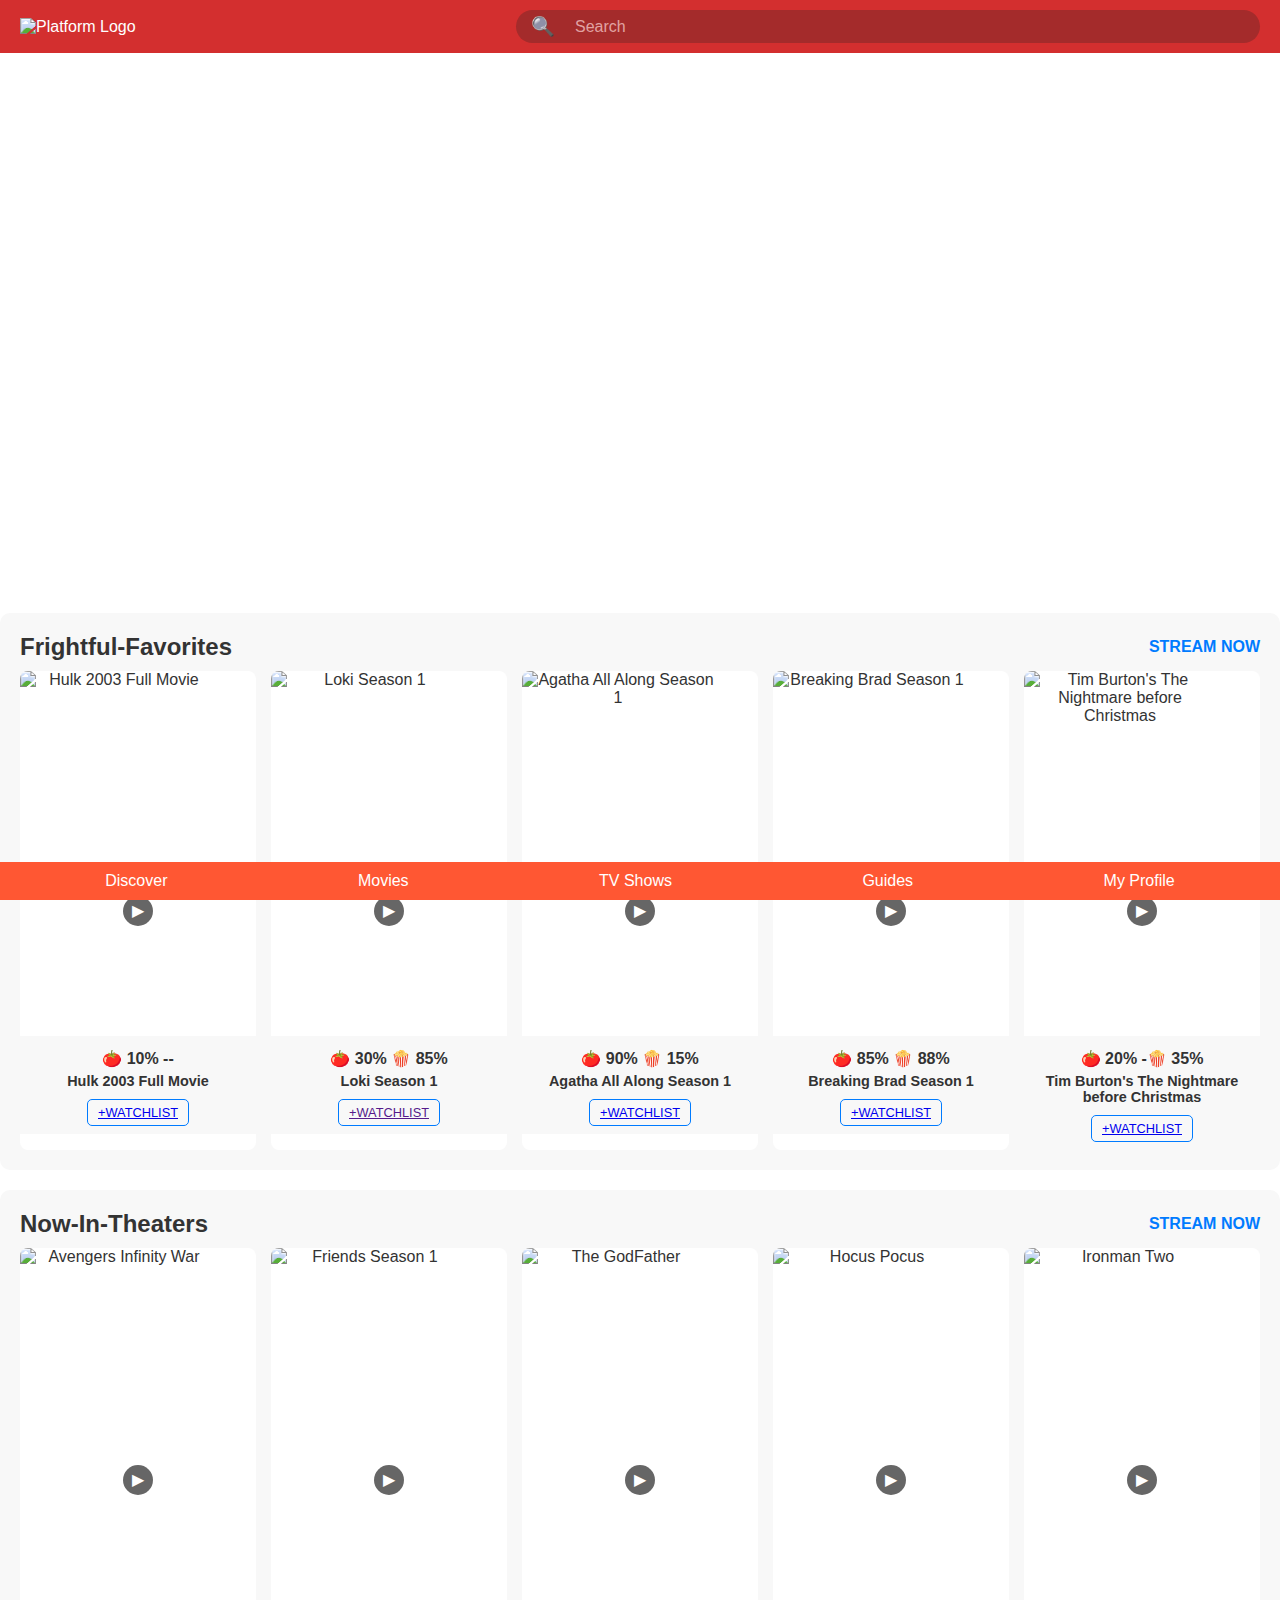
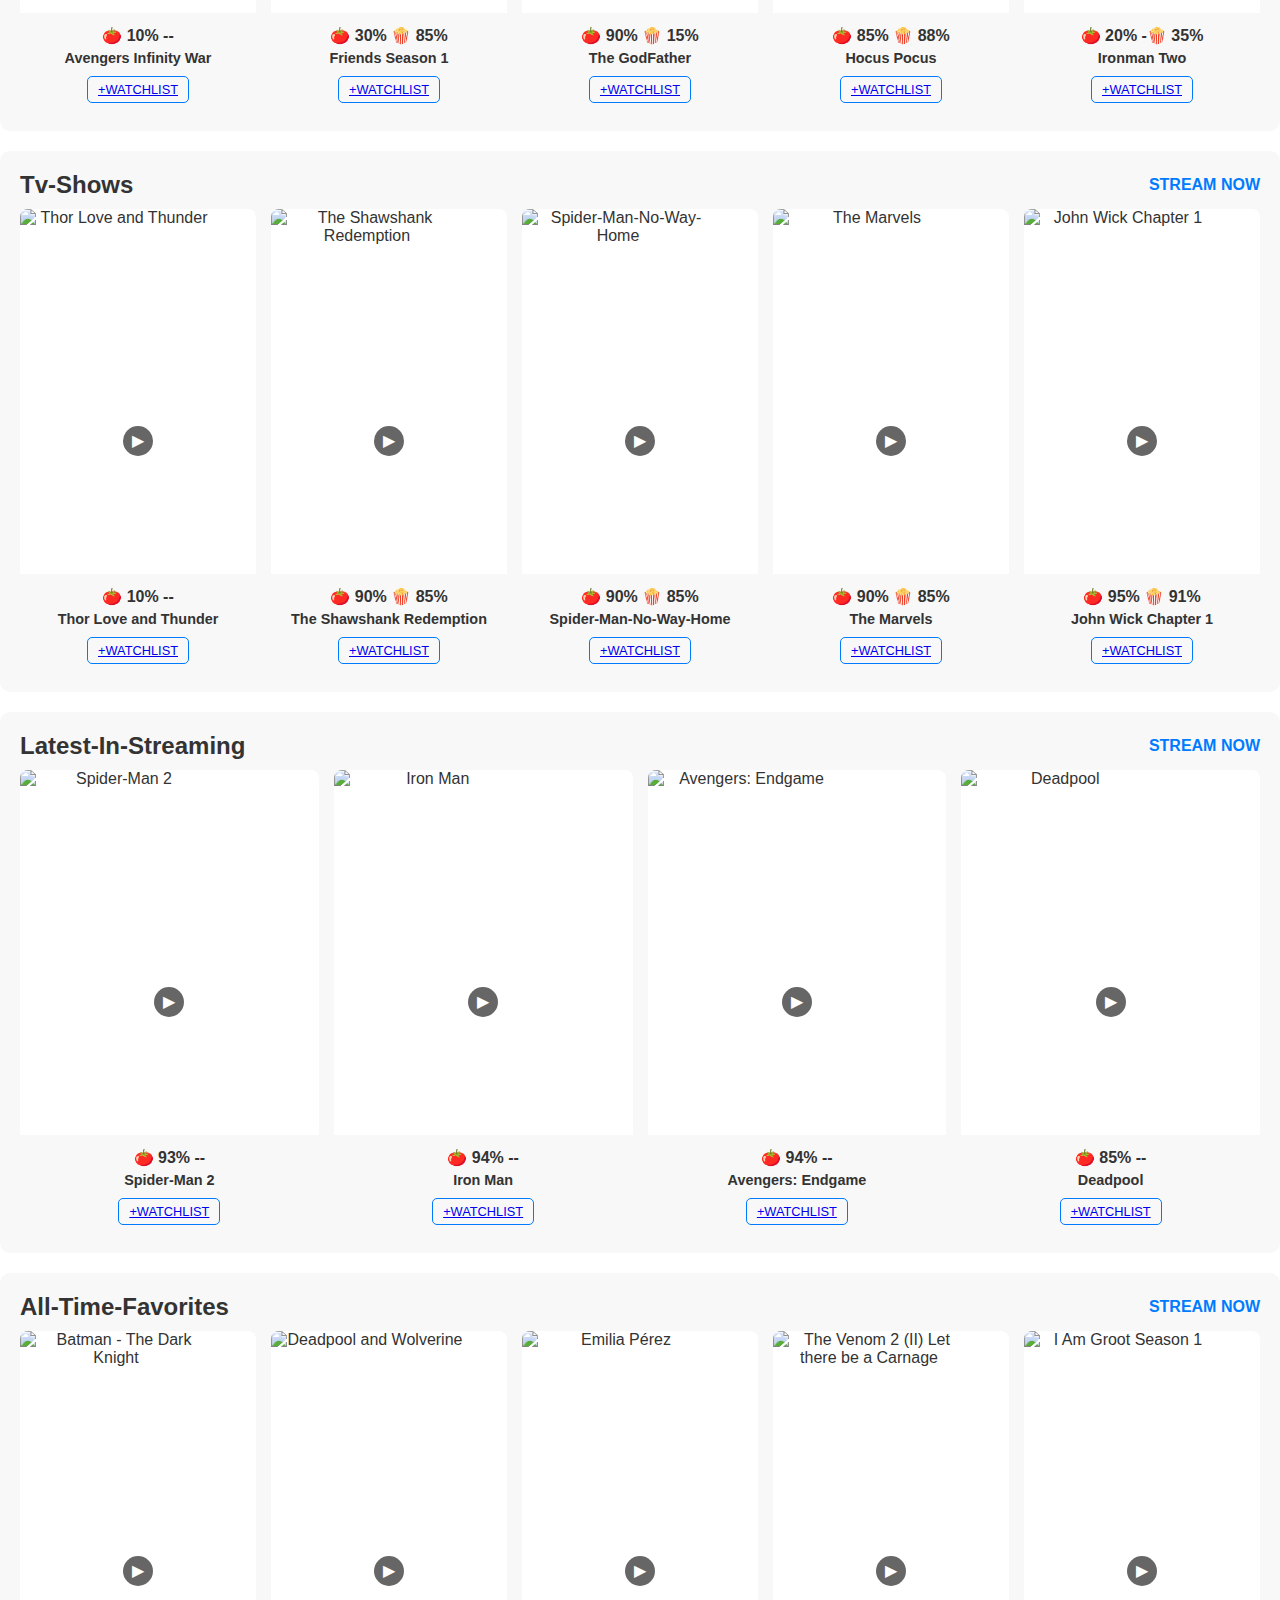
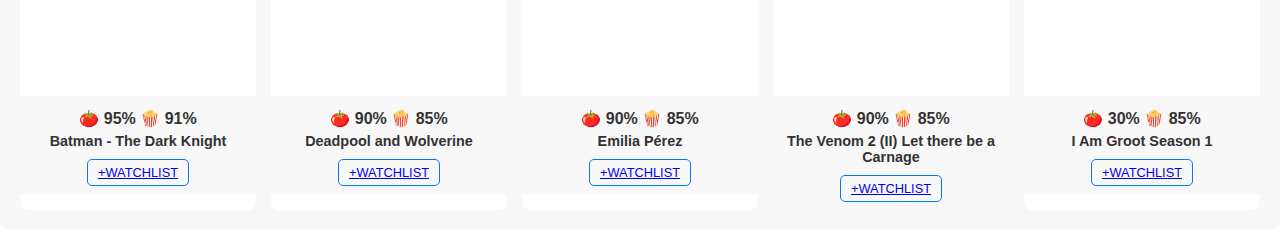
==== commit 0003da32: "push" ====
--- a/index.html
+++ b/index.html
@@ -13,7 +13,7 @@
     <!-- Header Section -->
     <header class="header">
         <div class="logo">
-            <img src="images/rotten-tomatoes-logo.png" alt="Platform Logo">
+            <img src="https://raw.githubusercontent.com/Ankitbhagat2062/GAAC-Bot-Assets/main/Rotten-Tomatoes-Clone/images/rotten-tomatoes-logo.png" alt="Platform Logo">
         </div>
         <div class="search-bar">
             <input type="text" id="search-input" placeholder="Search">
@@ -33,8 +33,8 @@
 
         </div>
         <!-- Suggested Videos Section -->
+    </main>
 
-    </main>
     <!-- <iframe id="tontonin" src="https://vidsrc.cc/v2/embed/movie/1927?autoPlay=true&poster=true"allowfullscreen=""></iframe> -->
     <footer class="footer">
         <div class="footer-item">Discover</div>
@@ -45,7 +45,8 @@
     </footer>
     <!-- JavaScript -->
     <script src="https://www.youtube.com/iframe_api"></script>
-    
+
+
     <script src="./js/script.js"></script>
     <!-- <script src="https://cdn.jsdelivr.net/gh/Ankitbhagat2062/ROTTEN-TOMATOES-CLONE@latest/js/script.js?v=2"></script> -->
 </body>
--- a/css/style.css
+++ b/css/style.css
@@ -1,415 +1,386 @@
-
-/* General Reset */
-* {
-    box-sizing: border-box;
-    margin: 0;
-    padding: 0;
-}
-
-body {
-    font-family: Arial, sans-serif;
-    scrollbar-width: none;
-}
-
-.suggested-videos {
-    display: flex;
-    flex-direction: row;
-    gap: 10px;
-    margin-top: 20px;
-}
-
-.suggested-video {
-    cursor: pointer;
-}
-
-.suggested-video img {
-    width: 150px;
-    height: 100px;
-    object-fit: cover;
-}
-
-.suggested-video p {
-    text-align: center;
-    font-size: 14px;
-}
-
-.header,
-.footer {
-    background-color: #ff5733;
-    /* Rotten Tomatoes red */
-    color: white;
-    text-align: center;
-    padding: 10px;
-}
-
-/* Header Section */
-.header {
-    display: flex;
-    align-items: center;
-    flex-direction: row;
-    /* Default horizontal layout */
-    justify-content: space-between;
-    padding: 10px 20px;
-    background-color: #d32f2f;
-    /* Matches Rotten Tomatoes' red theme */
-    color: white;
-    width: 100%;
-}
-
-/* Column layout applied during search */
-.header.column-layout {
-    display: flex;
-    flex-direction: column;
-    align-items: center;
-}
-
-
-.logo img {
-    height: 40px;
-}
-
-.search-bar {
-    display: flex;
-    align-items: center;
-    background-color: #a42b2b;
-    border-radius: 20px;
-    padding: 5px 15px;
-    width: 60%;
-}
-
-.search-bar input[type="text"],
-.search-bar input {
-    border: none;
-    background: transparent;
-    outline: none;
-    color: rgba(255, 255, 255, 0);
-    font-size: 1rem;
-    width: 100%;
-    padding-left: 10px;
-}
-
-.search-bar input[type="text"]::placeholder {
-    color: #f1c0c0;
-    background: transparent;
-    opacity: 0.8;
-}
-
-.search-bar::before {
-    content: '🔍';
-    font-size: 1.2rem;
-    color: white;
-    margin-right: 10px;
-}
-
-
-/* Slideshow */
-.slideshow {
-    position: relative;
-    height: 60vh;
-    overflow: hidden;
-}
-
-.slide {
-    position: absolute;
-    width: 100%;
-    height: 100%;
-    background-size: cover;
-    background-position: center;
-    display: none;
-}
-
-.slide.active {
-    display: block;
-}
-
-.overlay {
-    background: rgba(0, 0, 0, 0.5);
-    color: white;
-    padding: 20px;
-    position: absolute;
-    bottom: 30%;
-    width: 50%;
-    left: 25%;
-}
-
-/* Dots */
-.dots {
-    width: 60%;
-    position: absolute;
-    bottom: 10px;
-    left: 70%;
-    transform: translateX(-50%);
-}
-
-.dot {
-    display: inline-block;
-    width: 10px;
-    height: 10px;
-    background-color: white;
-    border-radius: 50%;
-    margin: 0 5px;
-    opacity: 0.5;
-}
-
-.dot.active {
-    background-color: #ff5733;
-    opacity: 1;
-}
-
-/* Frightful Favorites Section */
-.section {
-    padding: 20px;
-    background-color: #f8f8f8;
-    border-radius: 10px;
-    margin: 20px 0;
-}
-
-.section-title {
-    display: flex;
-    justify-content: space-between;
-    align-items: center;
-    margin-bottom: 10px;
-}
-
-.section-title h2 {
-    width: 50%;
-    font-size: 1.5rem;
-    color: #333;
-    font-weight: bold;
-}
-
-.stream-now {
-    font-size: 1rem;
-    color: #007bff;
-    text-decoration: none;
-    font-weight: bold;
-}
-
-.sponsored {
-    font-size: 0.9rem;
-    color: #666;
-    margin-bottom: 15px;
-    display: flex;
-    align-items: center;
-    /* Align items vertically center */
-    justify-content: space-between;
-}
-
-.sponsored strong {
-    font-weight: bold;
-}
-
-.sponsored img {
-    width: 40px;
-    margin-left: 5px;
-}
-
-.sponsored span {
-    margin-left: 5px;
-}
-
-/* Movie Cards Grid */
-.section-content {
-    display: flex;
-    gap: 15px;
-    overflow-x: auto;
-    scrollbar-width: none;
-    /* scroll-behavior: smooth; */
-}
-
-.movie-card {
-    position: relative;
-    width: 30%;
-    cursor: pointer;
-    text-align: center;
-    color: #333;
-    border-radius: 8px;
-    background-color: #fff;
-}
-
-.movie-card img {
-    width: 15vw;
-    height: 40vh;
-    border-radius: 8px;
-    display: block;
-    margin-bottom: 5px;
-}
-
-.play-button {
-    position: absolute;
-    top: 50%;
-    left: 50%;
-    transform: translate(-50%, -50%);
-    color: white;
-    background-color: rgba(0, 0, 0, 0.6);
-    width: 30px;
-    height: 30px;
-    border-radius: 50%;
-    display: flex;
-    align-items: center;
-    justify-content: center;
-}
-
-.movie-card p {
-    margin-top: 5px;
-    color: #333;
-    font-weight: bold;
-}
-
-
-/* Video Modal */
-.video-modal {
-    display: none;
-    position: fixed;
-    top: 0;
-    left: 0;
-    width: 100vw;
-    height: 100vh;
-    background: rgba(0, 0, 0, 0.8);
-    justify-content: center;
-    align-items: center;
-}
-
-.video-modal.active {
-    display: flex !important;
-    justify-content: center;
-    align-items: center;
-    position: fixed;
-    top: 0;
-    left: 0;
-    background: rgba(0, 0, 0, 0.8);
-}
-
-.video-container iframe,
-.video-container video {
-    width: 60vw;
-    height: 60vh;
-}
-
-.close-modal {
-    position: absolute;
-    top: 10px;
-    right: 2vw;
-    font-size: 2rem;
-    color: white;
-    cursor: pointer;
-}
-
-.video-container {
-    background-color: black;
-}
-
-/* Footer */
-.footer {
-    display: flex;
-    justify-content: space-around;
-    position: fixed;
-    bottom: 0;
-    width: 100%;
-    background-color: #ff5733;
-    color: white;
-    padding: 10px;
-}
-
-.paid .play-button {
-    position: absolute;
-    top: 30%;
-    left: 50%;
-    font-size: 2em;
-    padding: 5px;
-}
-
-.movie-info {
-    padding: 8px;
-    background-color: #f8f8f8;
-    text-align: center;
-    width: 100%;
-}
-
-.ratings {
-    display: flex;
-    justify-content: center;
-    gap: 5px;
-    margin-bottom: 5px;
-}
-
-.audience-score,
-.critic-score {
-    font-size: 0.8em;
-}
-
-.title {
-    font-size: 0.9em;
-    font-weight: bold;
-    color: #333;
-    margin: 5px 0;
-}
-
-.section .watchlist-btn {
-    border: 1px solid #007bff;
-    color: #007bff;
-    background-color: transparent;
-    font-size: 0.8em;
-    padding: 5px 10px;
-    border-radius: 5px;
-    cursor: pointer;
-    margin-top: 5px;
-}
-
-.section .watchlist-btn:hover {
-    background-color: #007bff;
-    color: #fff;
-}
-
-/* Styles for search results display */
-#search-results {
-    grid-template-columns: 1fr 1fr 1fr 1fr;
-    /* Arrange items vertically */
-    align-items: center;
-    /* Center content */
-    gap: 20px;
-    /* Space between header and movie card */
-    padding-top: 20px;
-}
-
-#search-results .movie-card {
-    display: flex;
-    flex-direction: column;
-    align-items: center;
-    width: 100%;
-    /* max-width: 300px; */
-    /* Set a max-width to keep it visually balanced */
-    margin: 0 auto;
-    /* Center movie card */
-}
-
-#search-results .movie-card img {
-    width: 100%;
-    height: auto;
-}
-
-.hidden {
-    display: none !important;
-}
-
-@media (max-width:720px) {
-    #search-results {
-        grid-template-columns: 1fr 1fr;
-    }
-
-    .footer-item {
-        font-size: 0.9em;
-    }
-
-    .dots {
-        left: 50%;
-    }
-
-    .movie-card {
-        width: 50%;
-    }
-
-    .movie-card img {
-        width: 40vw;
-    }
-}+/* General Reset */
+* {
+    box-sizing: border-box;
+    margin: 0;
+    padding: 0;
+}
+
+body {
+    font-family: Arial, sans-serif;
+    scrollbar-width: none;
+}
+
+.header,
+.footer {
+    background-color: #ff5733;
+    /* Rotten Tomatoes red */
+    color: white;
+    text-align: center;
+    padding: 10px;
+}
+
+/* Header Section */
+.header {
+    display: flex;
+    align-items: center;
+    flex-direction: row;
+    /* Default horizontal layout */
+    justify-content: space-between;
+    padding: 10px 20px;
+    background-color: #d32f2f;
+    /* Matches Rotten Tomatoes' red theme */
+    color: white;
+    width: 100%;
+}
+
+/* Column layout applied during search */
+.header.column-layout {
+    display: flex;
+    flex-direction: column;
+    align-items: center;
+}
+
+
+.logo img {
+    height: 40px;
+}
+
+.search-bar {
+    display: flex;
+    align-items: center;
+    background-color: #a42b2b;
+    border-radius: 20px;
+    padding: 5px 15px;
+    width: 60%;
+}
+
+.search-bar input[type="text"],.search-bar input {
+    border: none;
+    background: transparent;
+    outline: none;
+    color: rgba(255, 255, 255, 0);
+    font-size: 1rem;
+    width: 100%;
+    padding-left: 10px;
+}
+
+.search-bar input[type="text"]::placeholder {
+    color: #f1c0c0;
+    background: transparent;
+    opacity: 0.8;
+}
+
+.search-bar::before {
+    content: '🔍';
+    font-size: 1.2rem;
+    color: white;
+    margin-right: 10px;
+}
+
+
+/* Slideshow */
+.slideshow {
+    position: relative;
+    height: 60vh;
+    overflow: hidden;
+}
+
+.slide {
+    position: absolute;
+    width: 100%;
+    height: 100%;
+    background-size: cover;
+    background-position: center;
+    display: none;
+}
+
+.slide.active {
+    display: block;
+}
+
+.overlay {
+    background: rgba(0, 0, 0, 0.5);
+    color: white;
+    padding: 20px;
+    position: absolute;
+    bottom: 30%;
+    width: 50%;
+    left: 25%;
+}
+
+/* Dots */
+.dots {
+    width: 60%;
+    position: absolute;
+    bottom: 10px;
+    left: 70%;
+    transform: translateX(-50%);
+}
+
+.dot {
+    display: inline-block;
+    width: 10px;
+    height: 10px;
+    background-color: white;
+    border-radius: 50%;
+    margin: 0 5px;
+    opacity: 0.5;
+}
+
+.dot.active {
+    background-color: #ff5733;
+    opacity: 1;
+}
+
+/* Frightful Favorites Section */
+.section {
+    padding: 20px;
+    background-color: #f8f8f8;
+    border-radius: 10px;
+    margin: 20px 0;
+}
+
+.section-title {
+    display: flex;
+    justify-content: space-between;
+    align-items: center;
+    margin-bottom: 10px;
+}
+
+.section-title h2 {
+    width: 50%;
+    font-size: 1.5rem;
+    color: #333;
+    font-weight: bold;
+}
+
+.stream-now {
+    font-size: 1rem;
+    color: #007bff;
+    text-decoration: none;
+    font-weight: bold;
+}
+
+.sponsored {
+    font-size: 0.9rem;
+    color: #666;
+    margin-bottom: 15px;
+    display: flex;
+    align-items: center;
+    /* Align items vertically center */
+    justify-content: space-between;
+}
+
+.sponsored strong {
+    font-weight: bold;
+}
+
+.sponsored img {
+    width: 40px;
+    margin-left: 5px;
+}
+
+.sponsored span {
+    margin-left: 5px;
+}
+
+/* Movie Cards Grid */
+.section-content {
+    display: flex;
+    gap: 15px;
+    overflow-x: auto;
+    scrollbar-width: none;
+    /* scroll-behavior: smooth; */
+}
+
+.movie-card {
+    position: relative;
+    width: 30%;
+    cursor: pointer;
+    text-align: center;
+    color: #333;
+    border-radius: 8px;
+    background-color: #fff;
+}
+
+.movie-card img {
+    width: 15vw;
+    height: 40vh;
+    border-radius: 8px;
+    display: block;
+    margin-bottom: 5px;
+}
+
+.play-button {
+    position: absolute;
+    top: 50%;
+    left: 50%;
+    transform: translate(-50%, -50%);
+    color: white;
+    background-color: rgba(0, 0, 0, 0.6);
+    width: 30px;
+    height: 30px;
+    border-radius: 50%;
+    display: flex;
+    align-items: center;
+    justify-content: center;
+}
+
+.movie-card p {
+    margin-top: 5px;
+    color: #333;
+    font-weight: bold;
+}
+
+
+/* Video Modal */
+.video-modal {
+    display: none;
+    position: fixed;
+    top: 0;
+    left: 0;
+    width: 100vw;
+    height: 100vh;
+    background: rgba(0, 0, 0, 0.8);
+    justify-content: center;
+    align-items: center;
+}
+
+.video-modal.active {
+    display: flex !important;
+    justify-content: center;
+    align-items: center;
+    position: fixed;
+    top: 0;
+    left: 0;
+    background: rgba(0, 0, 0, 0.8);
+}
+.video-container iframe,.video-container video{
+    width: 60vw;
+    height: 60vh;  
+}
+.close-modal {
+    position: absolute;
+    top: 10px;
+    right: 2vw;
+    font-size: 2rem;
+    color: white;
+    cursor: pointer;
+}
+.video-container{
+    background-color: black;
+}
+/* Footer */
+.footer {
+    display: flex;
+    justify-content: space-around;
+    position: fixed;
+    bottom: 0;
+    width: 100%;
+    background-color: #ff5733;
+    color: white;
+    padding: 10px;
+}
+
+.paid .play-button {
+    position: absolute;
+    top: 30%;
+    left: 50%;
+    font-size: 2em;
+    padding: 5px;
+}
+
+.movie-info {
+    padding: 8px;
+    background-color: #f8f8f8;
+    text-align: center;
+    width: 100%;
+}
+
+.ratings {
+    display: flex;
+    justify-content: center;
+    gap: 5px;
+    margin-bottom: 5px;
+}
+
+.audience-score,
+.critic-score {
+    font-size: 0.8em;
+}
+
+.title {
+    font-size: 0.9em;
+    font-weight: bold;
+    color: #333;
+    margin: 5px 0;
+}
+
+.section .watchlist-btn {
+    border: 1px solid #007bff;
+    color: #007bff;
+    background-color: transparent;
+    font-size: 0.8em;
+    padding: 5px 10px;
+    border-radius: 5px;
+    cursor: pointer;
+    margin-top: 5px;
+}
+
+.section .watchlist-btn:hover {
+    background-color: #007bff;
+    color: #fff;
+}
+
+/* Styles for search results display */
+#search-results {
+    grid-template-columns: 1fr 1fr 1fr 1fr;
+    /* Arrange items vertically */
+    align-items: center;
+    /* Center content */
+    gap: 20px;
+    /* Space between header and movie card */
+    padding-top: 20px;
+}
+
+#search-results .movie-card {
+    display: flex;
+    flex-direction: column;
+    align-items: center;
+    width: 100%;
+    /* max-width: 300px; */
+    /* Set a max-width to keep it visually balanced */
+    margin: 0 auto;
+    /* Center movie card */
+}
+
+#search-results .movie-card img {
+    width: 100%;
+    height: auto;
+}
+
+.hidden {
+    display: none !important;
+}
+
+@media (max-width:720px) {
+    #search-results {
+        grid-template-columns: 1fr 1fr;
+    }
+
+    .footer-item {
+        font-size: 0.9em;
+    }
+
+    .dots {
+        left: 50%;
+    }
+
+    .movie-card {
+        width: 50%;
+    }
+
+    .movie-card img {
+        width: 40vw;
+    }
+}
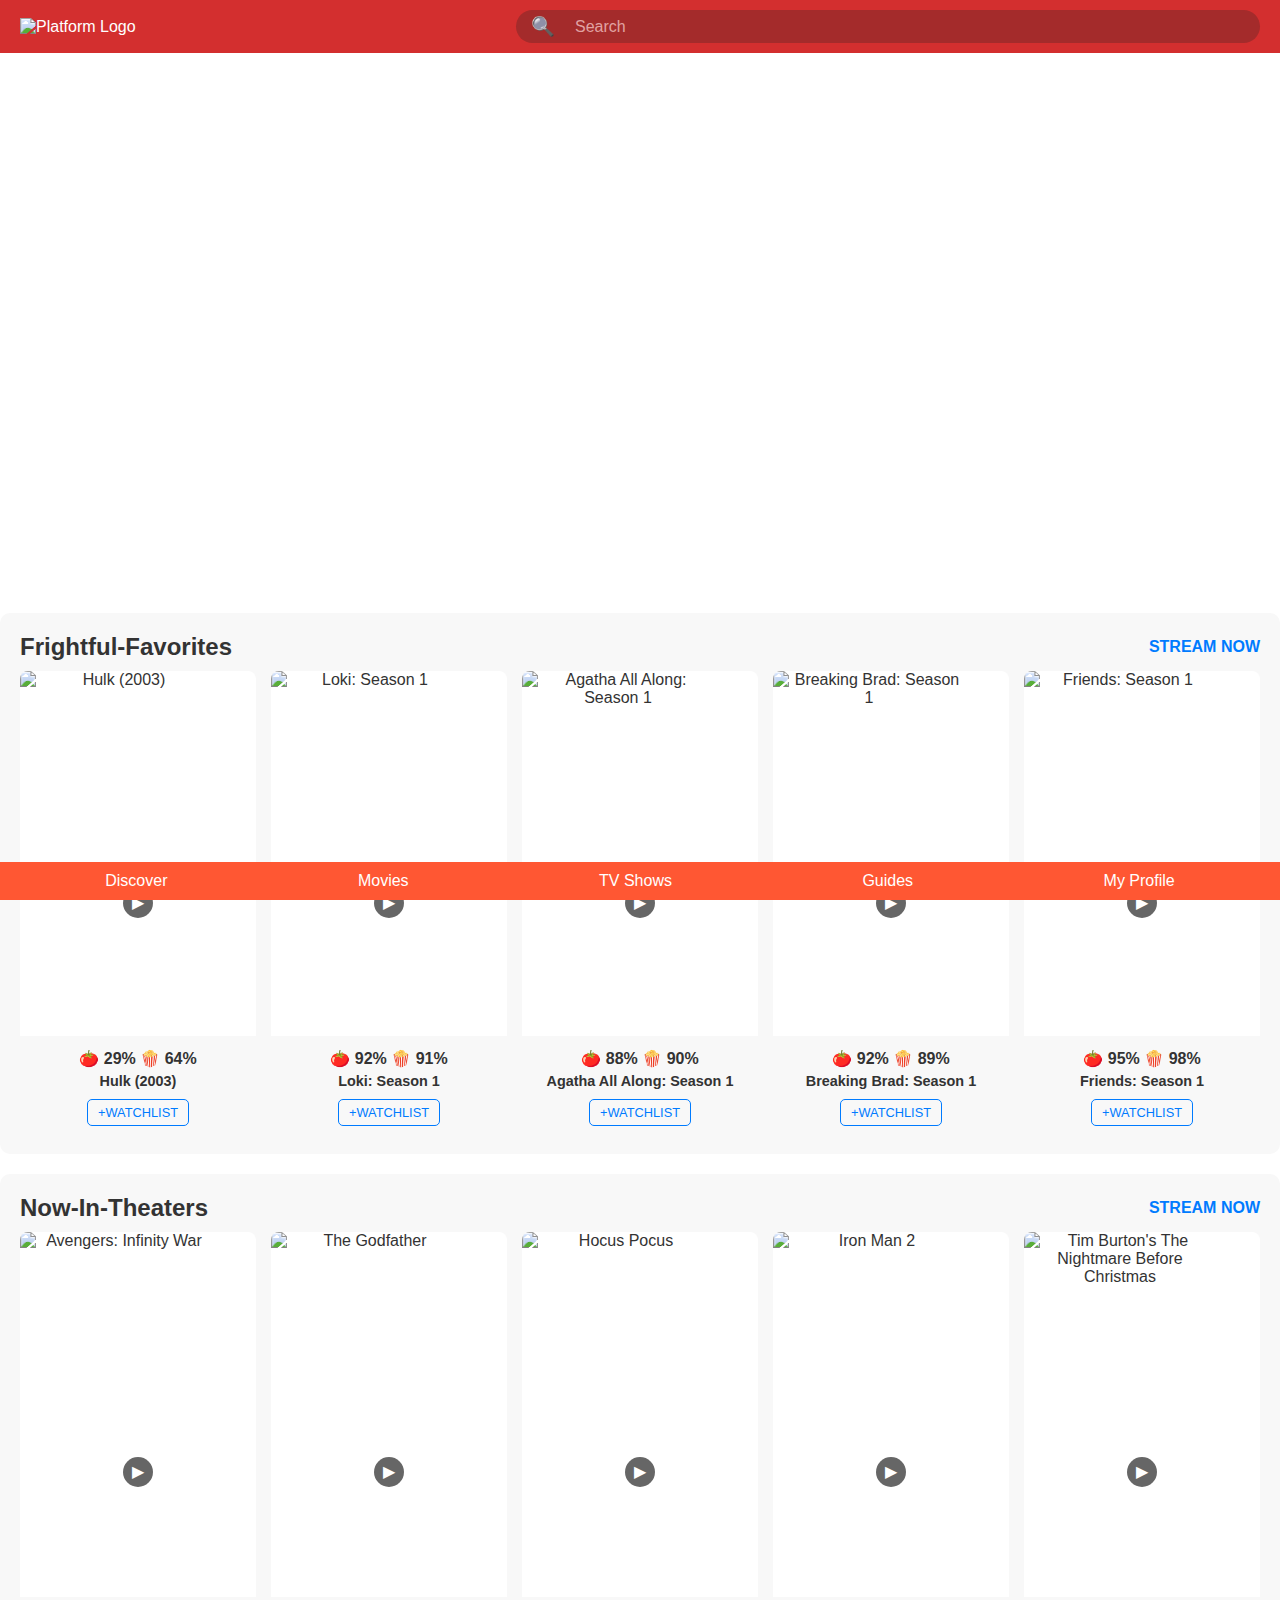
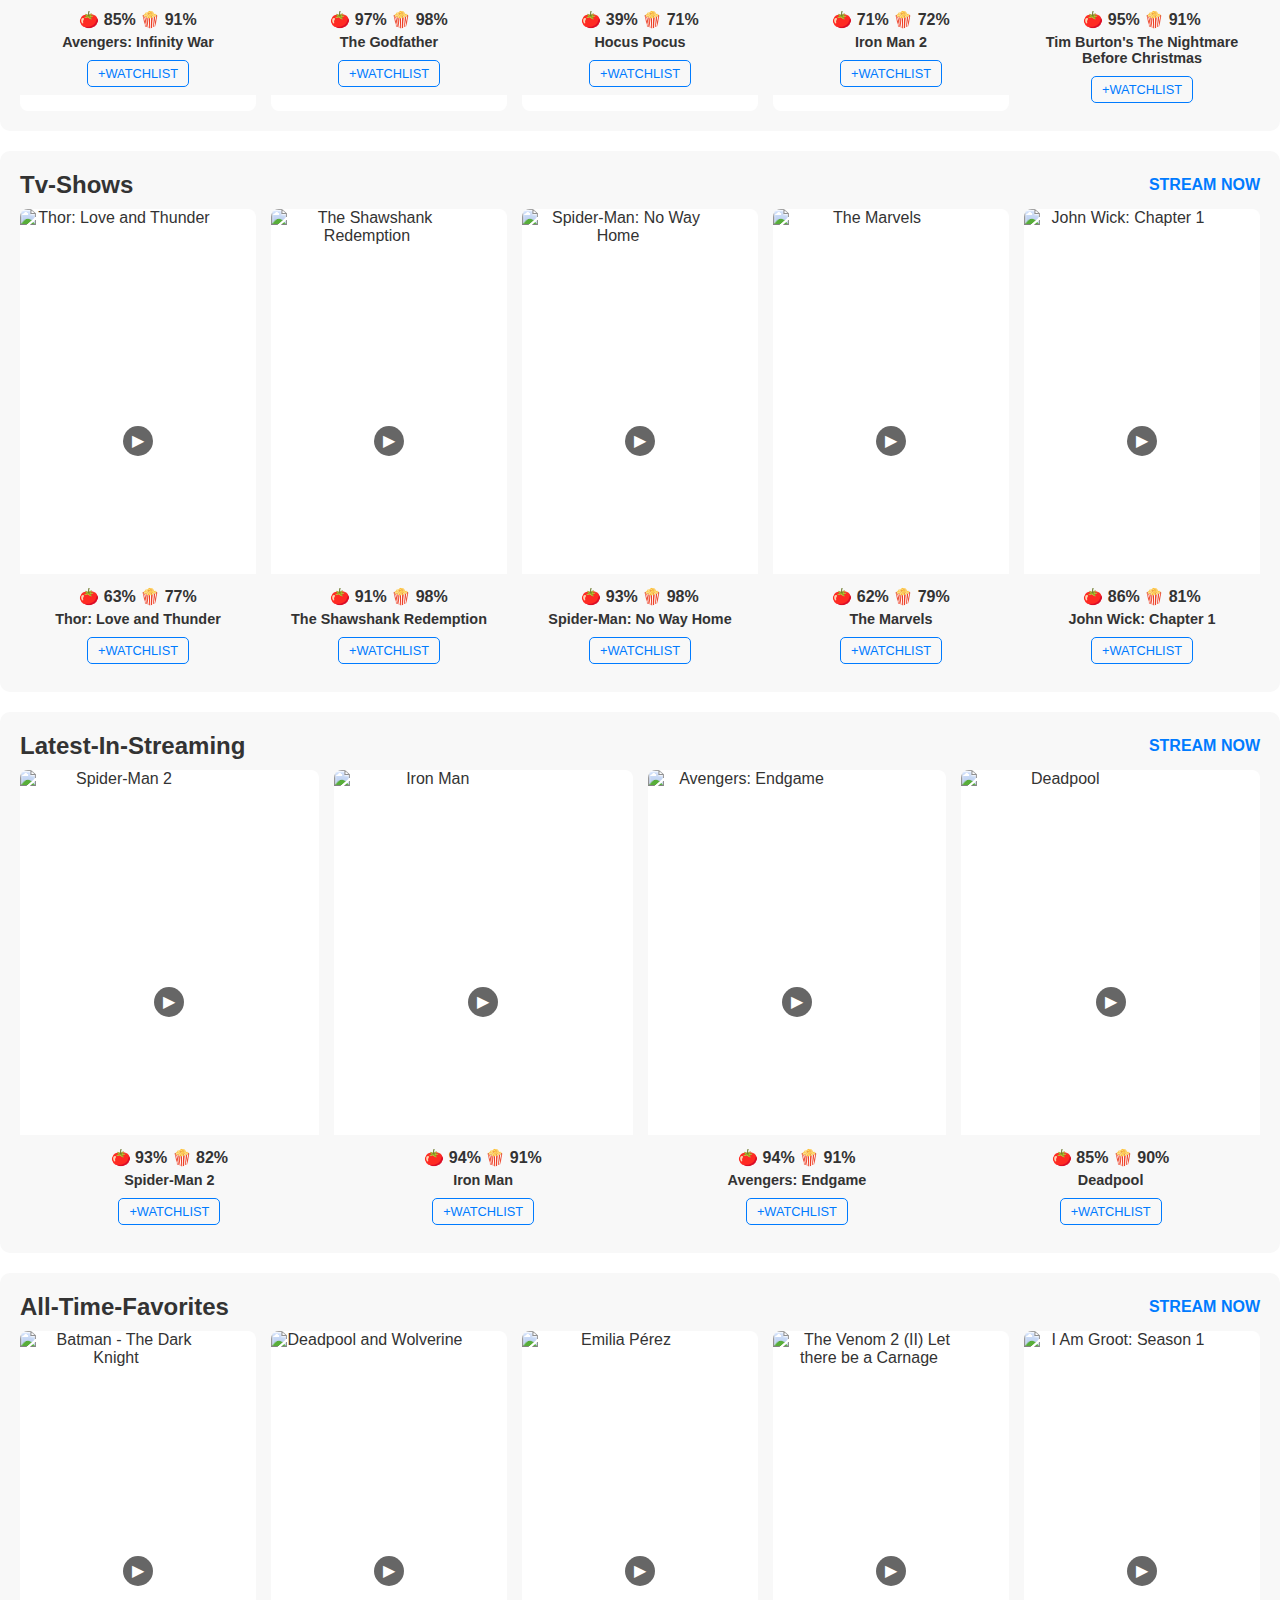
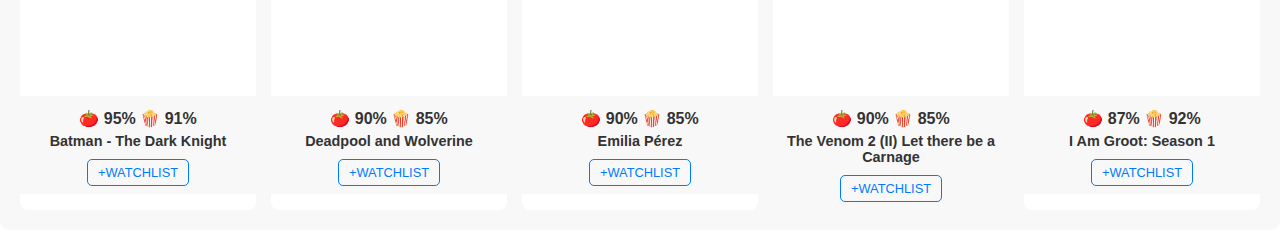
==== commit 26099b9a: "push" ====
--- a/index.html
+++ b/index.html
@@ -6,49 +6,159 @@
     <meta name="viewport" content="width=device-width, initial-scale=1.0">
     <title>Streaming Platform</title>
     <link rel="stylesheet" href="./css/style.css">
+    <script src="https://cdn.tailwindcss.com"></script>
+    <link rel="stylesheet" href="https://cdnjs.cloudflare.com/ajax/libs/font-awesome/5.15.3/css/all.min.css">
+    <style>
+        .background-video {
+            position: absolute;
+            top: 0;
+            left: 0;
+            width: 100%;
+            height: 100%;
+            object-fit: cover;
+            z-index: 0;
+            display: none;
+        }
+
+        .background-image {
+            position: absolute;
+            top: 0;
+            left: 0;
+            width: 100%;
+            height: 100%;
+            object-fit: cover;
+            z-index: 0;
+        }
+
+        .episode-video {
+            display: none;
+        }
+
+        .header-section {
+            position: relative;
+            height: 60vh;
+            display: flex;
+            flex-direction: column;
+            justify-content: center;
+            align-items: center;
+            text-align: center;
+        }
+
+        .header-section:hover .background-video {
+            display: block;
+        }
+
+        .header-section:hover .background-image {
+            display: none;
+        }
+
+        .video-container iframe,
+        .video-container video {
+            width: 60vw;
+            height: 60vh;
+        }
+
+        .circular-button {
+            background-color: black;
+            opacity: 0.7;
+            border-radius: 50%;
+            padding: 0.5rem;
+            display: flex;
+            align-items: center;
+            justify-content: center;
+        }
+
+        .like-icon {
+            filter: invert(100%) sepia(0%) saturate(0%) hue-rotate(93deg) brightness(103%) contrast(103%);
+        }
+
+        .volume-button {
+            background-color: black;
+            opacity: 0.7;
+            border-radius: 50%;
+            padding: 0.5rem;
+            display: flex;
+            align-items: center;
+            justify-content: center;
+        }
+
+        .volume-icon {
+            filter: invert(100%) sepia(0%) saturate(0%) hue-rotate(93deg) brightness(103%) contrast(103%);
+        }
+
+        @media only screen and (orientation: landscape) {
+            .playlist {
+                max-width: 60vw;
+                margin: 0 auto;
+                /* Center the div */
+            }
+        }
+
+    </style>
 </head>
-
 
 <body>
     <!-- Header Section -->
     <header class="header">
-        <div class="logo">
-            <img src="https://raw.githubusercontent.com/Ankitbhagat2062/GAAC-Bot-Assets/main/Rotten-Tomatoes-Clone/images/rotten-tomatoes-logo.png" alt="Platform Logo">
+        <div style="cursor: pointer;" class="logo">
+            <img src="https://raw.githubusercontent.com/Ankitbhagat2062/GAAC-Bot-Assets/main/Rotten-Tomatoes-Clone/images/rotten-tomatoes-logo.png"
+                alt="Platform Logo">
         </div>
         <div class="search-bar">
             <input type="text" id="search-input" placeholder="Search">
         </div>
     </header>
     <div id="search-results" style="display: none; padding: 1em; background-color: #f8f9fa;"></div>
+    <main>
+        <div id="Slide" style="position: relative;" class="">
+            <div class="Slide-container slideshow">
 
-    <!-- Slideshow Section -->
-    <div id="Slide" style="position: relative;" class="">
-        <div class="Slide-container slideshow">
+            </div>
 
         </div>
+        <section id="movies">
+            <div class="movie-section">
 
-    </div>
-    <main id="movies">
-        <div class="movie-section">
-
-        </div>
-        <!-- Suggested Videos Section -->
+            </div>
+        </section>
+        <section style="max-height: 100vh;" id="playlist" class="overflow-auto fixed top-0 left-0 w-full bg-black bg-opacity-90">
+            <span class="hidden z-10 close-modal">×</span>
+            <div class="playlist-section ">
+            </div>
+        </section>
     </main>
 
-    <!-- <iframe id="tontonin" src="https://vidsrc.cc/v2/embed/movie/1927?autoPlay=true&poster=true"allowfullscreen=""></iframe> -->
-    <footer class="footer">
-        <div class="footer-item">Discover</div>
-        <div class="footer-item">Movies</div>
-        <div class="footer-item">TV Shows</div>
-        <div class="footer-item">Guides</div>
-        <div class="footer-item">My Profile</div>
+    <footer>
+        <div class="footer">
+            <div class="footer-item">Discover</div>
+            <div class="footer-item">Movies</div>
+            <div class="footer-item">TV Shows</div>
+            <div class="footer-item">Guides</div>
+            <div class="footer-item">My Profile</div>
+        </div>
     </footer>
     <!-- JavaScript -->
     <script src="https://www.youtube.com/iframe_api"></script>
 
-
+    <script>
+        window.addEventListener('message', function (event) {
+            if (event.origin !== "https://vidsrc.cc") return; // Only allow messages from the trusted origin
+            if (event.data === 'popup') {
+                console.log("Popup blocked!");
+            }
+        });
+        window.addEventListener('beforeunload', function (event) {
+            event.preventDefault();
+            event.returnValue = ''; // Prevents navigation
+        });
+        const links = document.querySelectorAll('a');
+        links.forEach(link => {
+            link.setAttribute('target', '_self'); // Forces links to open in the same tab
+        });
+      
+        </script>
     <script src="./js/script.js"></script>
-    <!-- <script src="https://cdn.jsdelivr.net/gh/Ankitbhagat2062/ROTTEN-TOMATOES-CLONE@latest/js/script.js?v=2"></script> -->
+    
 </body>
 
-</html>+</html>
--- a/css/style.css
+++ b/css/style.css
@@ -1,4 +1,4 @@
-/* General Reset */
+
 * {
     box-sizing: border-box;
     margin: 0;
@@ -10,6 +10,28 @@
     scrollbar-width: none;
 }
 
+.suggested-videos {
+    display: flex;
+    flex-direction: row;
+    gap: 10px;
+    margin-top: 20px;
+}
+
+.suggested-video {
+    cursor: pointer;
+}
+
+.suggested-video img {
+    width: 150px;
+    height: 100px;
+    object-fit: cover;
+}
+
+.suggested-video p {
+    text-align: center;
+    font-size: 14px;
+}
+
 .header,
 .footer {
     background-color: #ff5733;
@@ -17,6 +39,7 @@
     color: white;
     text-align: center;
     padding: 10px;
+    z-index: 100;
 }
 
 /* Header Section */
@@ -54,7 +77,8 @@
     width: 60%;
 }
 
-.search-bar input[type="text"],.search-bar input {
+.search-bar input[type="text"],
+.search-bar input {
     border: none;
     background: transparent;
     outline: none;
@@ -244,6 +268,7 @@
     background: rgba(0, 0, 0, 0.8);
     justify-content: center;
     align-items: center;
+    z-index: 1000;
 }
 
 .video-modal.active {
@@ -255,10 +280,13 @@
     left: 0;
     background: rgba(0, 0, 0, 0.8);
 }
-.video-container iframe,.video-container video{
+
+.video-container iframe,
+.video-container video {
     width: 60vw;
-    height: 60vh;  
-}
+    height: 60vh;
+}
+
 .close-modal {
     position: absolute;
     top: 10px;
@@ -267,9 +295,12 @@
     color: white;
     cursor: pointer;
 }
-.video-container{
+
+.video-container {
     background-color: black;
-}
+    border: 2px solid white;
+}
+
 /* Footer */
 .footer {
     display: flex;
@@ -363,6 +394,21 @@
     display: none !important;
 }
 
+#show-less-btn button,
+#show-less-Episode button,
+.showMoreEpisode-down {
+    color: white !important;
+    z-index: 100;
+    position: relative;
+}
+
+.episode-content {
+    position: relative;
+    z-index: 10;
+}
+
+
+
 @media (max-width:720px) {
     #search-results {
         grid-template-columns: 1fr 1fr;
@@ -384,3 +430,107 @@
         width: 40vw;
     }
 }
+.p-4 {
+    padding: 1rem;
+}
+
+.mx-auto {
+    margin-left: auto;
+    margin-right: auto;
+}
+
+.z-10 {
+    z-index: 10;
+}
+
+.relative {
+    position: relative;
+}
+
+.text-white {
+    --tw-text-opacity: 1;
+    color: rgb(255 255 255 / var(--tw-text-opacity, 1));
+}
+
+.text-center {
+    text-align: center;
+}
+
+.font-sans {
+    font-family: ui-sans-serif, system-ui, sans-serif, "Apple Color Emoji", "Segoe UI Emoji", "Segoe UI Symbol", "Noto Color Emoji";
+}
+
+.bg-black {
+    --tw-bg-opacity: 1;
+    background-color: rgb(0 0 0 / var(--tw-bg-opacity, 1));
+}
+
+.italic {
+    font-style: italic;
+}
+
+.font-bold {
+    font-weight: 700;
+}
+
+.text-xl {
+    font-size: 1.25rem;
+    line-height: 1.75rem;
+}
+
+.w-3\/4 {
+    width: 75%;
+}
+
+.justify-center {
+    justify-content: center;
+}
+
+.flex {
+    display: flex;
+}
+
+.my-4 {
+    margin-top: 1rem;
+    margin-bottom: 1rem;
+}
+
+.text-black {
+    --tw-text-opacity: 1;
+    color: rgb(0 0 0 / var(--tw-text-opacity, 1));
+}
+
+.py-2 {
+    padding-top: 0.5rem;
+    padding-bottom: 0.5rem;
+}
+
+.px-4 {
+    padding-left: 1rem;
+    padding-right: 1rem;
+}
+
+.bg-white {
+    --tw-bg-opacity: 1;
+    background-color: rgb(255 255 255 / var(--tw-bg-opacity, 1));
+}
+
+.rounded {
+    border-radius: 0.25rem;
+}
+
+.items-center {
+    align-items: center;
+}
+
+.w-4 {
+    width: 1rem;
+}
+
+.h-4 {
+    height: 1rem;
+}
+
+.mr-2 {
+    margin-right: 0.5rem;
+}
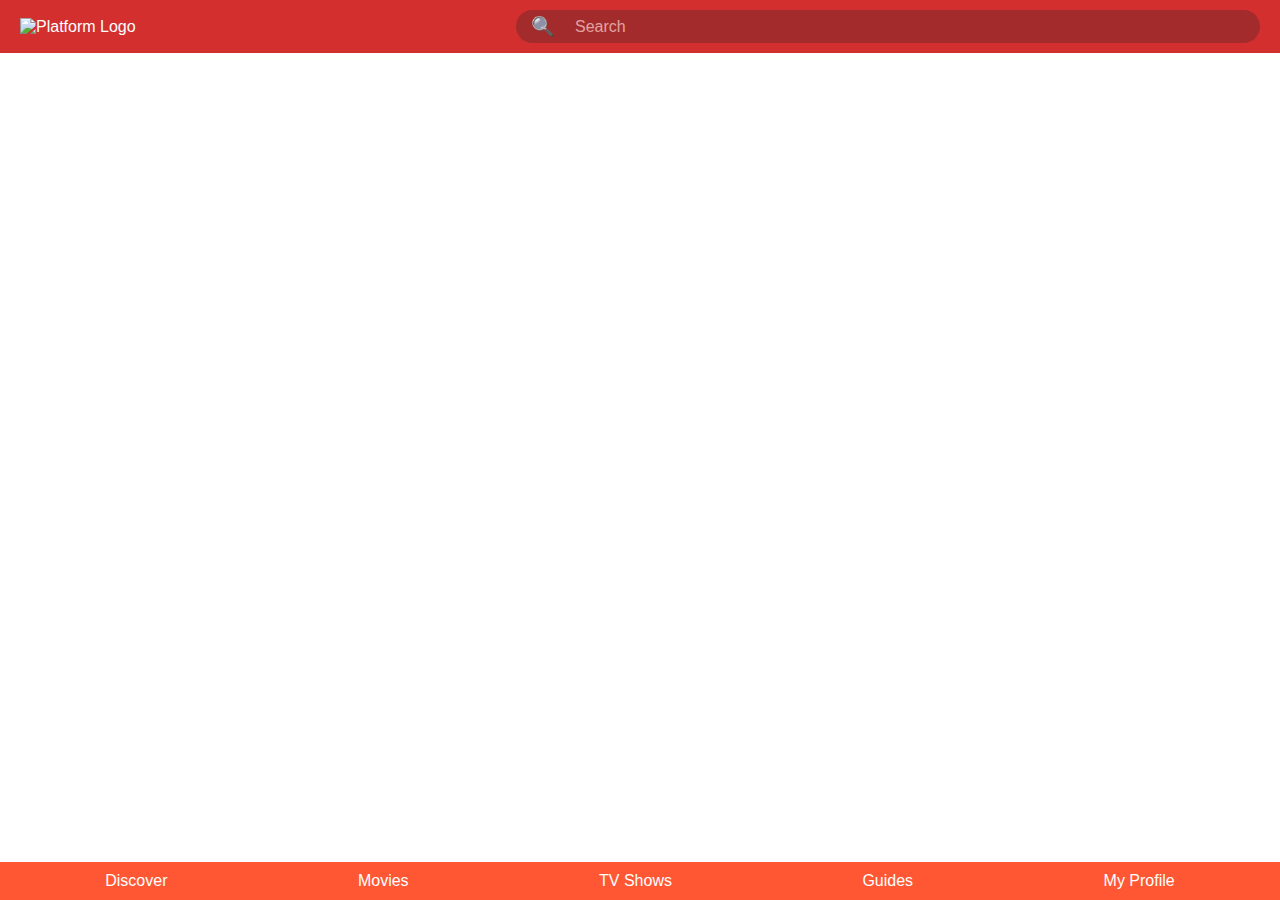
==== commit 5f873c85: "push" ====
--- a/index.html
+++ b/index.html
@@ -90,7 +90,6 @@
             .playlist {
                 max-width: 60vw;
                 margin: 0 auto;
-                /* Center the div */
             }
         }
 
--- a/css/style.css
+++ b/css/style.css
@@ -406,7 +406,90 @@
     position: relative;
     z-index: 10;
 }
-
+.background-video {
+    position: absolute;
+    top: 0;
+    left: 0;
+    width: 100%;
+    height: 100%;
+    object-fit: cover;
+    z-index: 0;
+    display: none;
+}
+
+.background-image {
+    position: absolute;
+    top: 0;
+    left: 0;
+    width: 100%;
+    height: 100%;
+    object-fit: cover;
+    z-index: 0;
+}
+
+.episode-video {
+    display: none;
+}
+
+.header-section {
+    position: relative;
+    height: 60vh;
+    display: flex;
+    flex-direction: column;
+    justify-content: center;
+    align-items: center;
+    text-align: center;
+}
+
+.header-section:hover .background-video {
+    display: block;
+}
+
+.header-section:hover .background-image {
+    display: none;
+}
+
+.video-container iframe,
+.video-container video {
+    width: 60vw;
+    height: 60vh;
+}
+
+.circular-button {
+    background-color: black;
+    opacity: 0.7;
+    border-radius: 50%;
+    padding: 0.5rem;
+    display: flex;
+    align-items: center;
+    justify-content: center;
+}
+
+.like-icon {
+    filter: invert(100%) sepia(0%) saturate(0%) hue-rotate(93deg) brightness(103%) contrast(103%);
+}
+
+.volume-button {
+    background-color: black;
+    opacity: 0.7;
+    border-radius: 50%;
+    padding: 0.5rem;
+    display: flex;
+    align-items: center;
+    justify-content: center;
+}
+
+.volume-icon {
+    filter: invert(100%) sepia(0%) saturate(0%) hue-rotate(93deg) brightness(103%) contrast(103%);
+}
+
+@media only screen and (orientation: landscape) {
+    .playlist {
+        max-width: 60vw;
+        margin: 0 auto;
+        /* Center the div */
+    }
+}
 
 
 @media (max-width:720px) {
